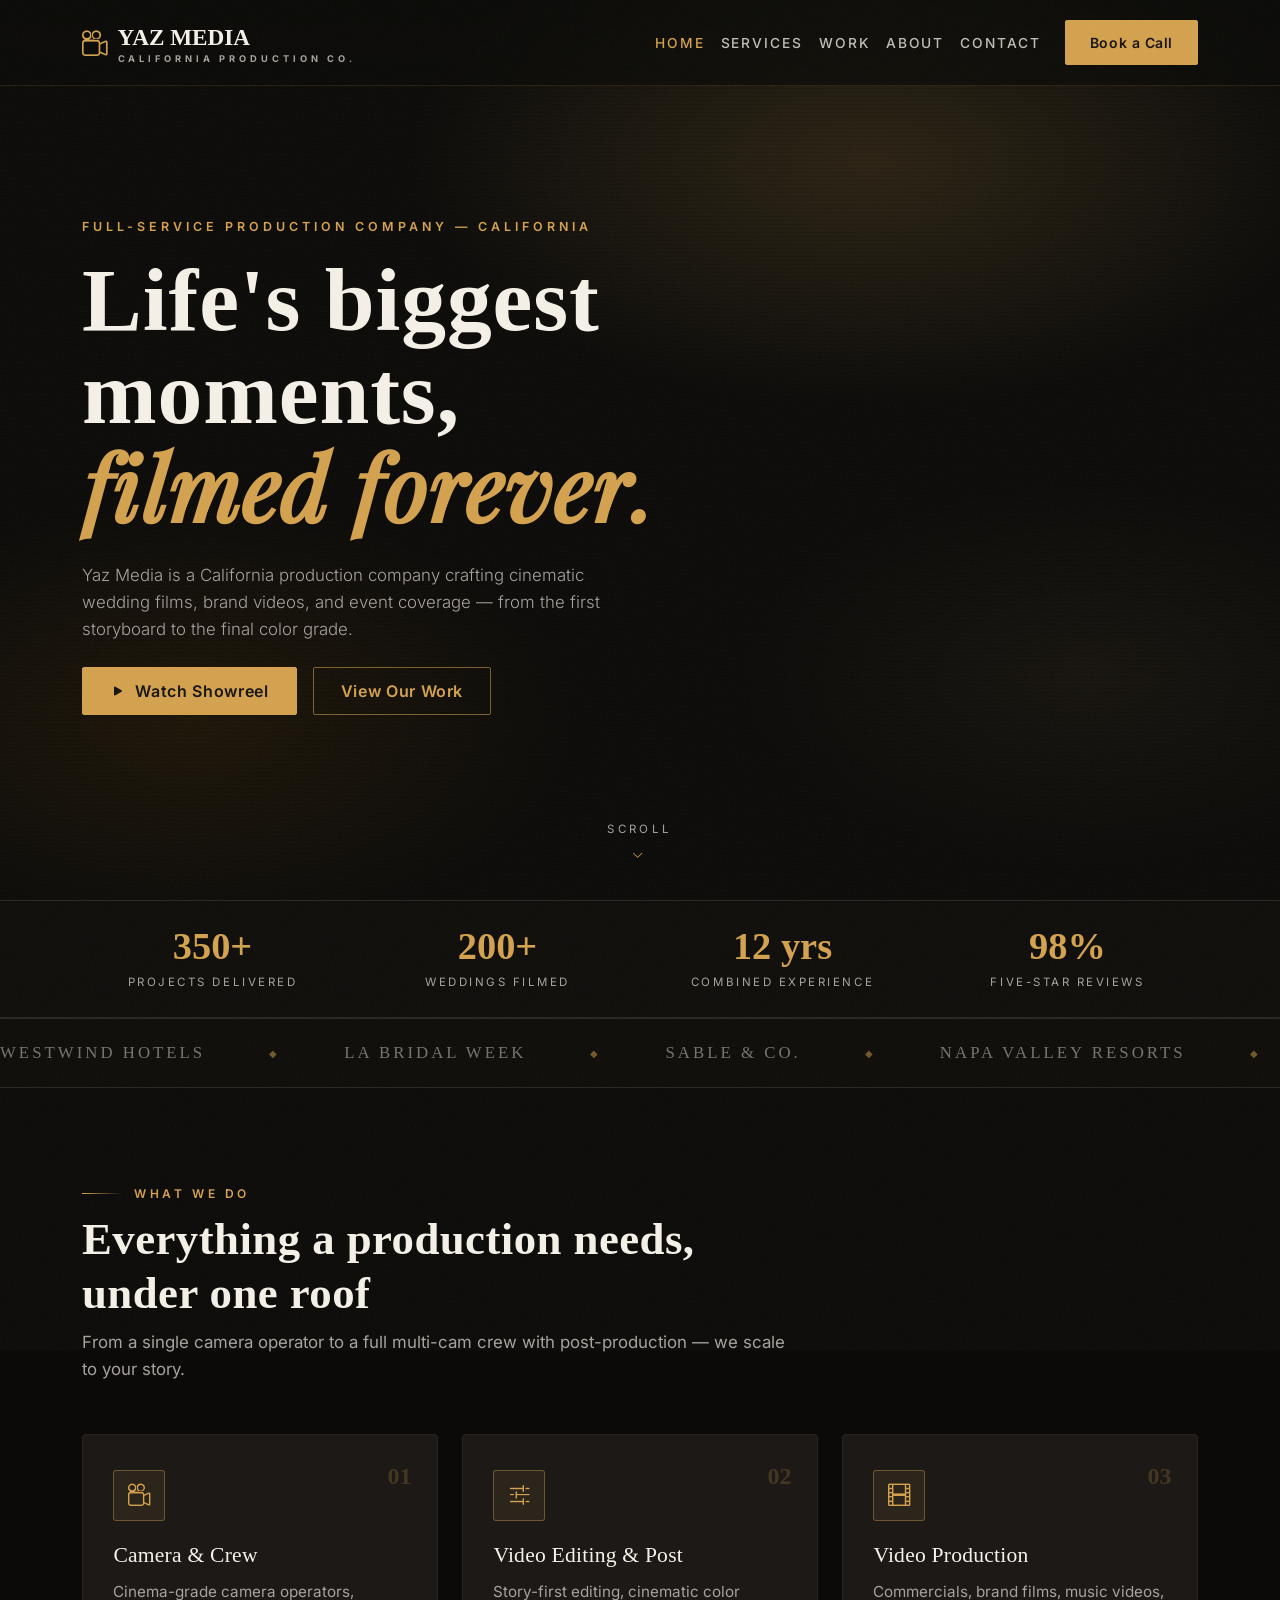
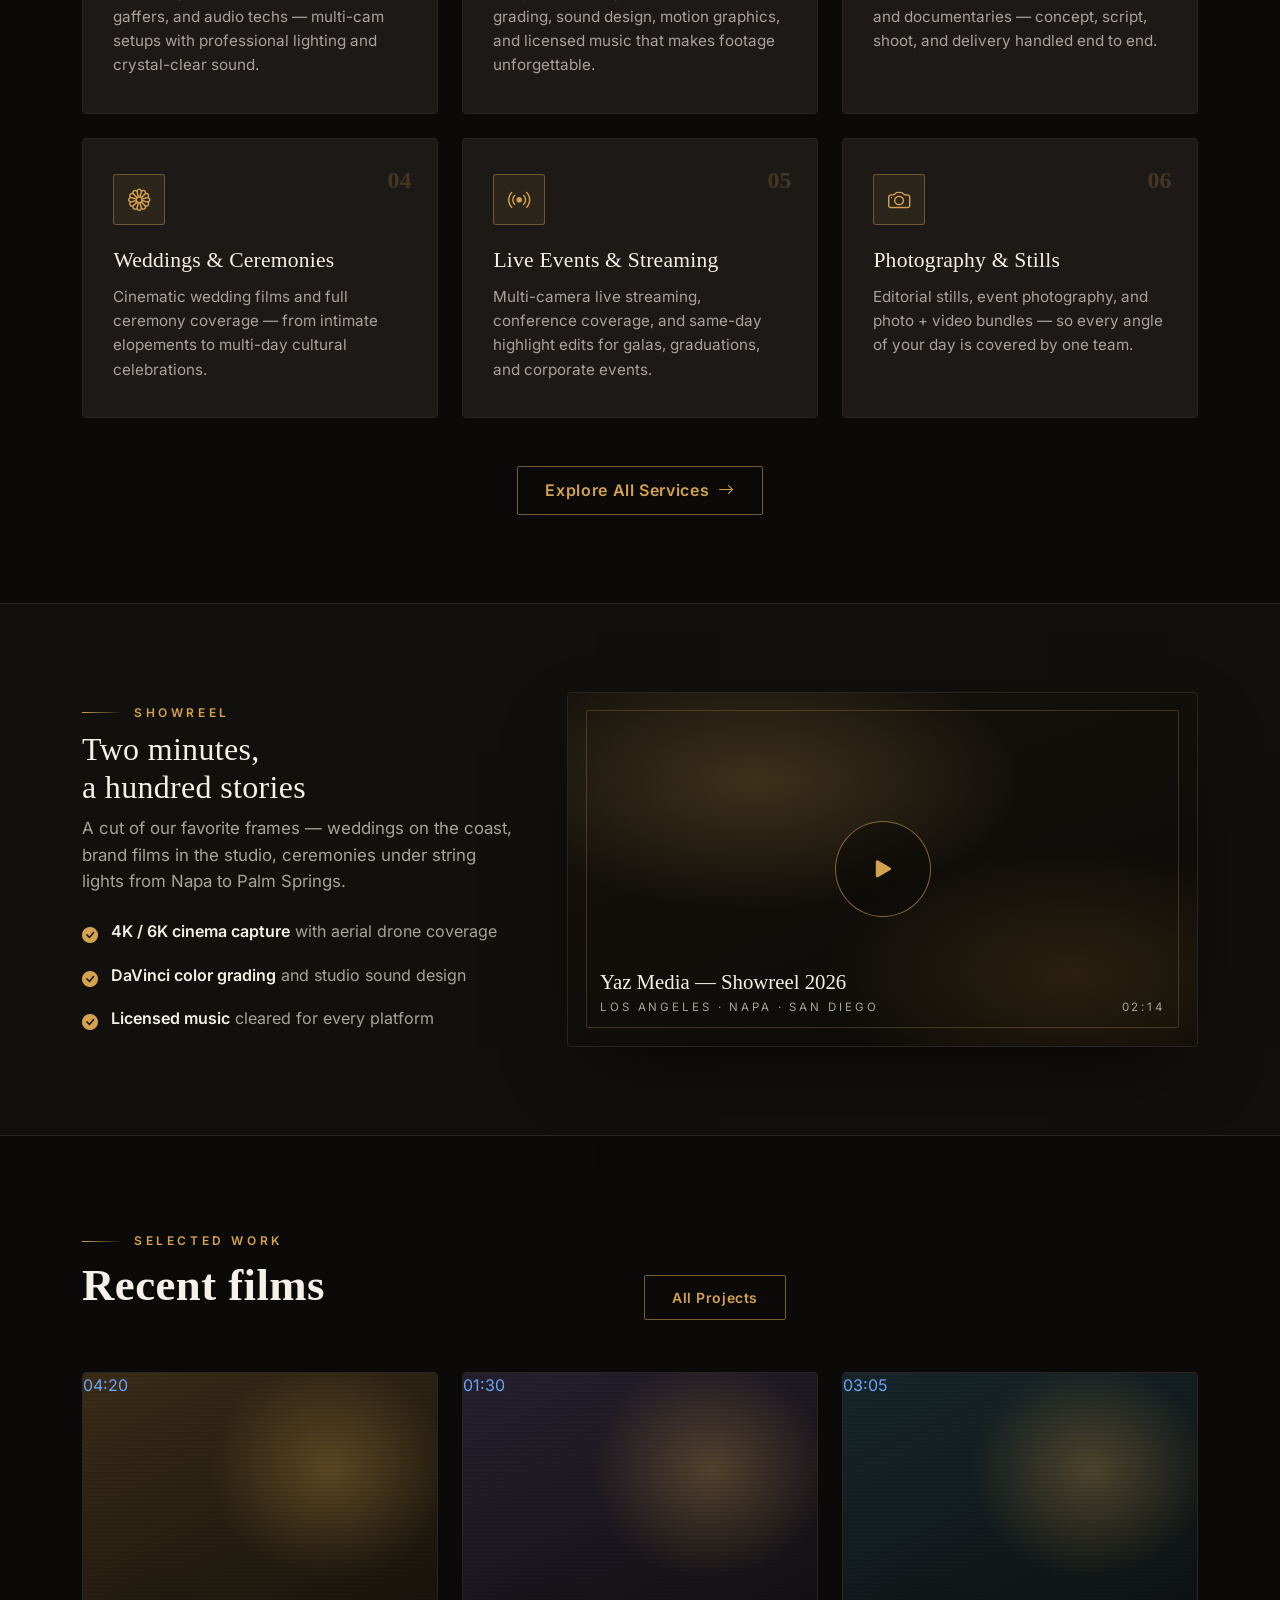
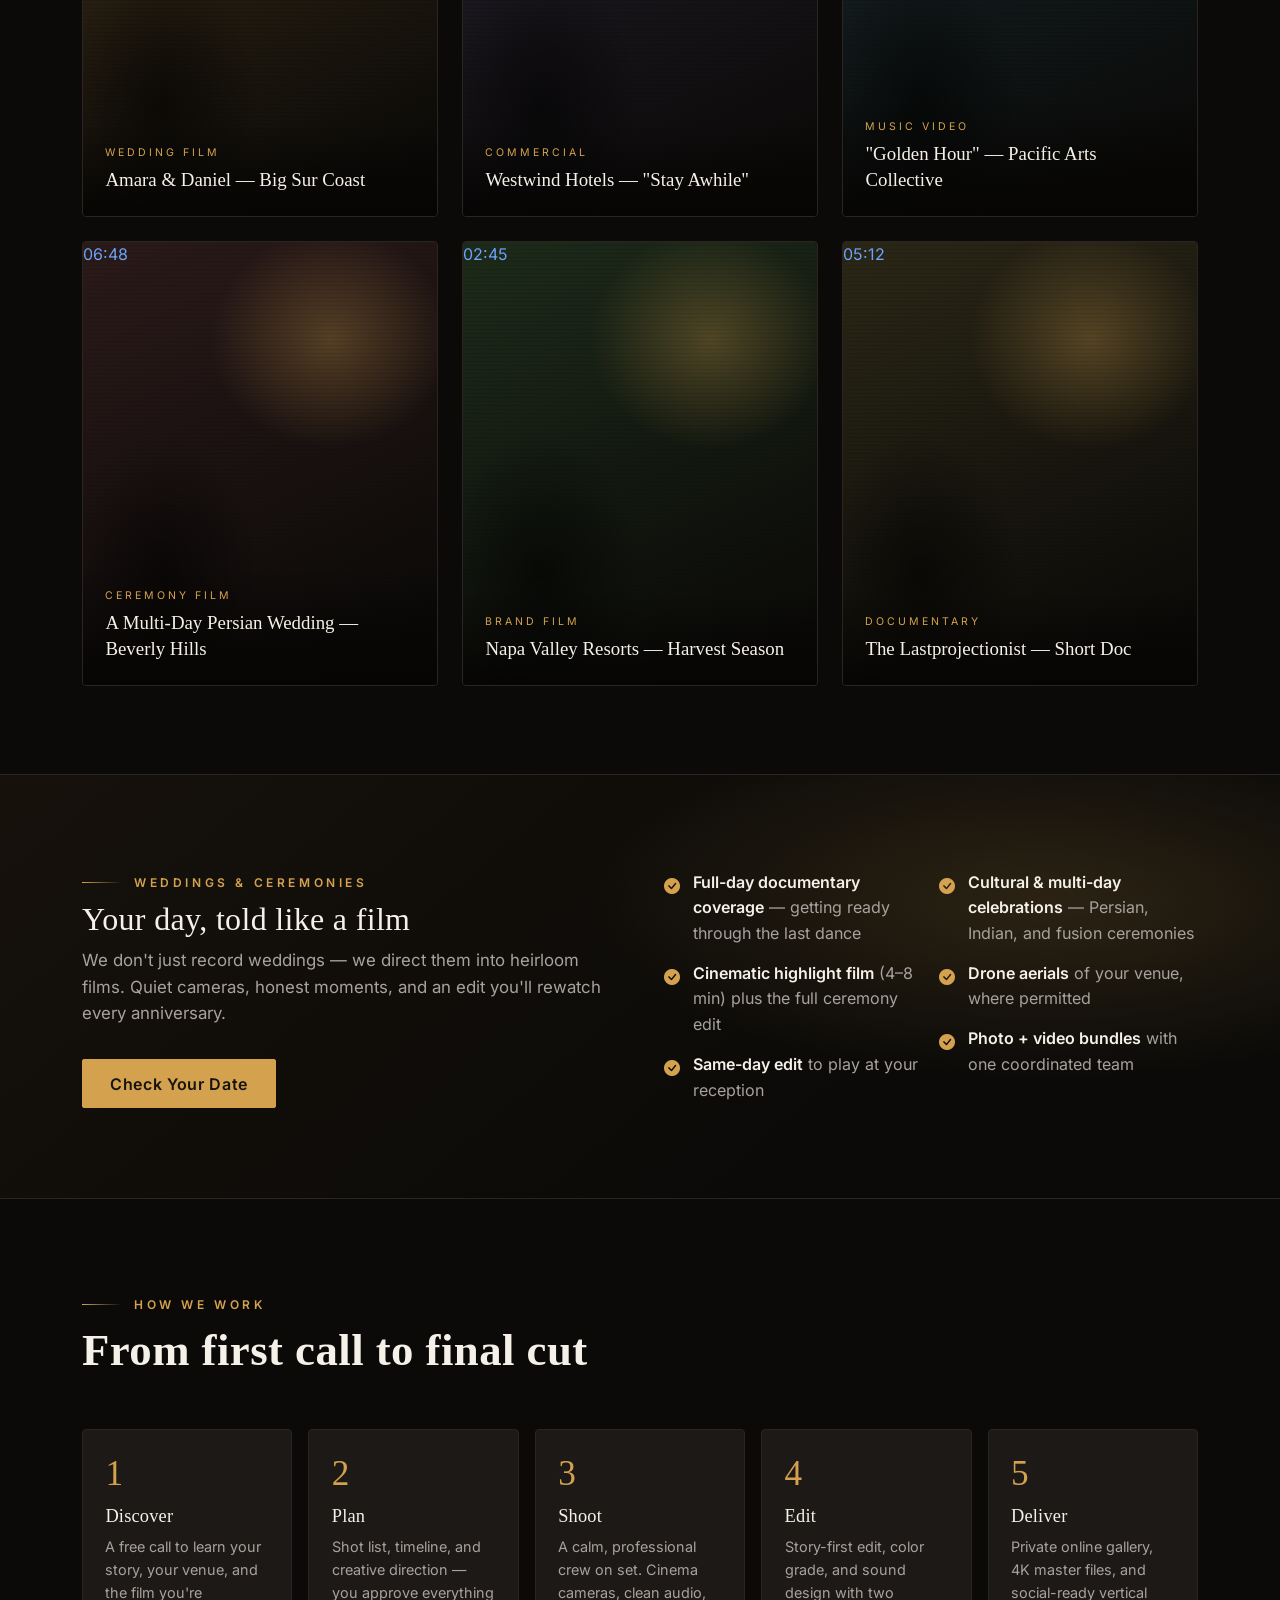
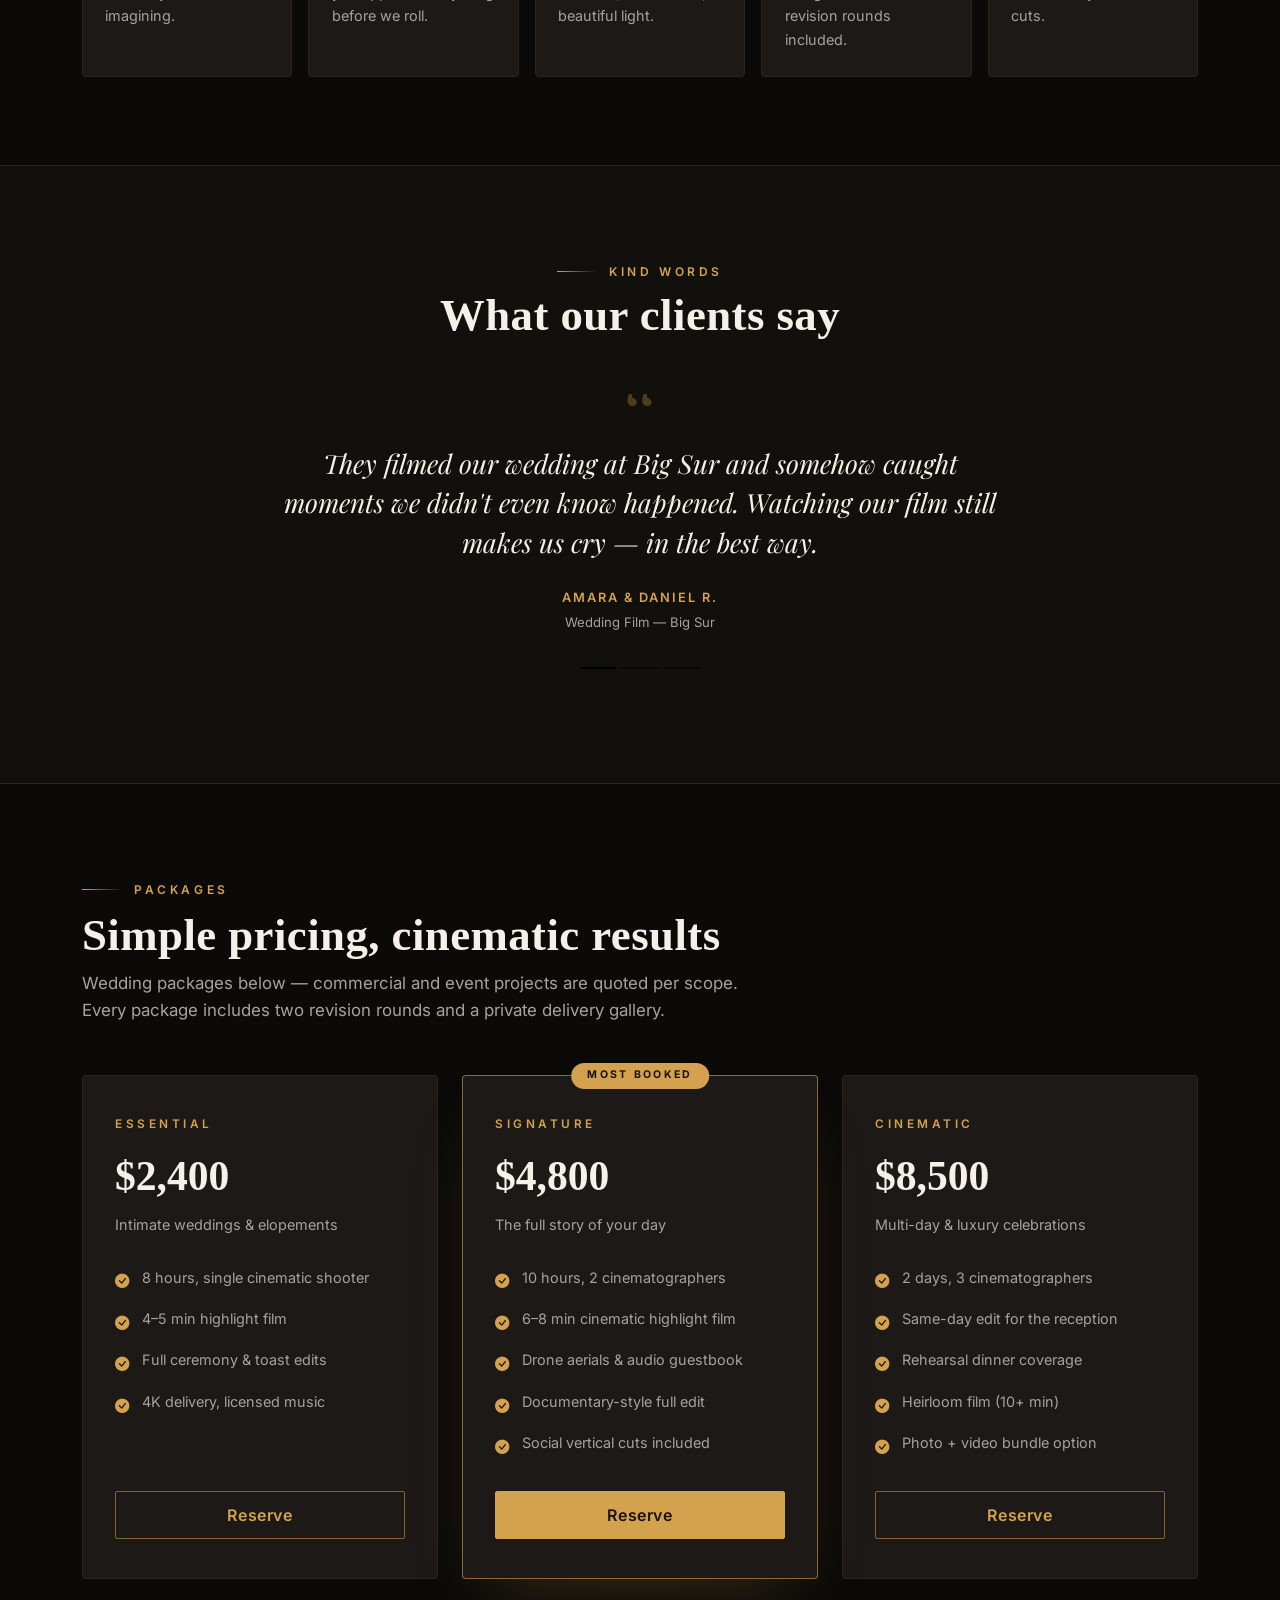
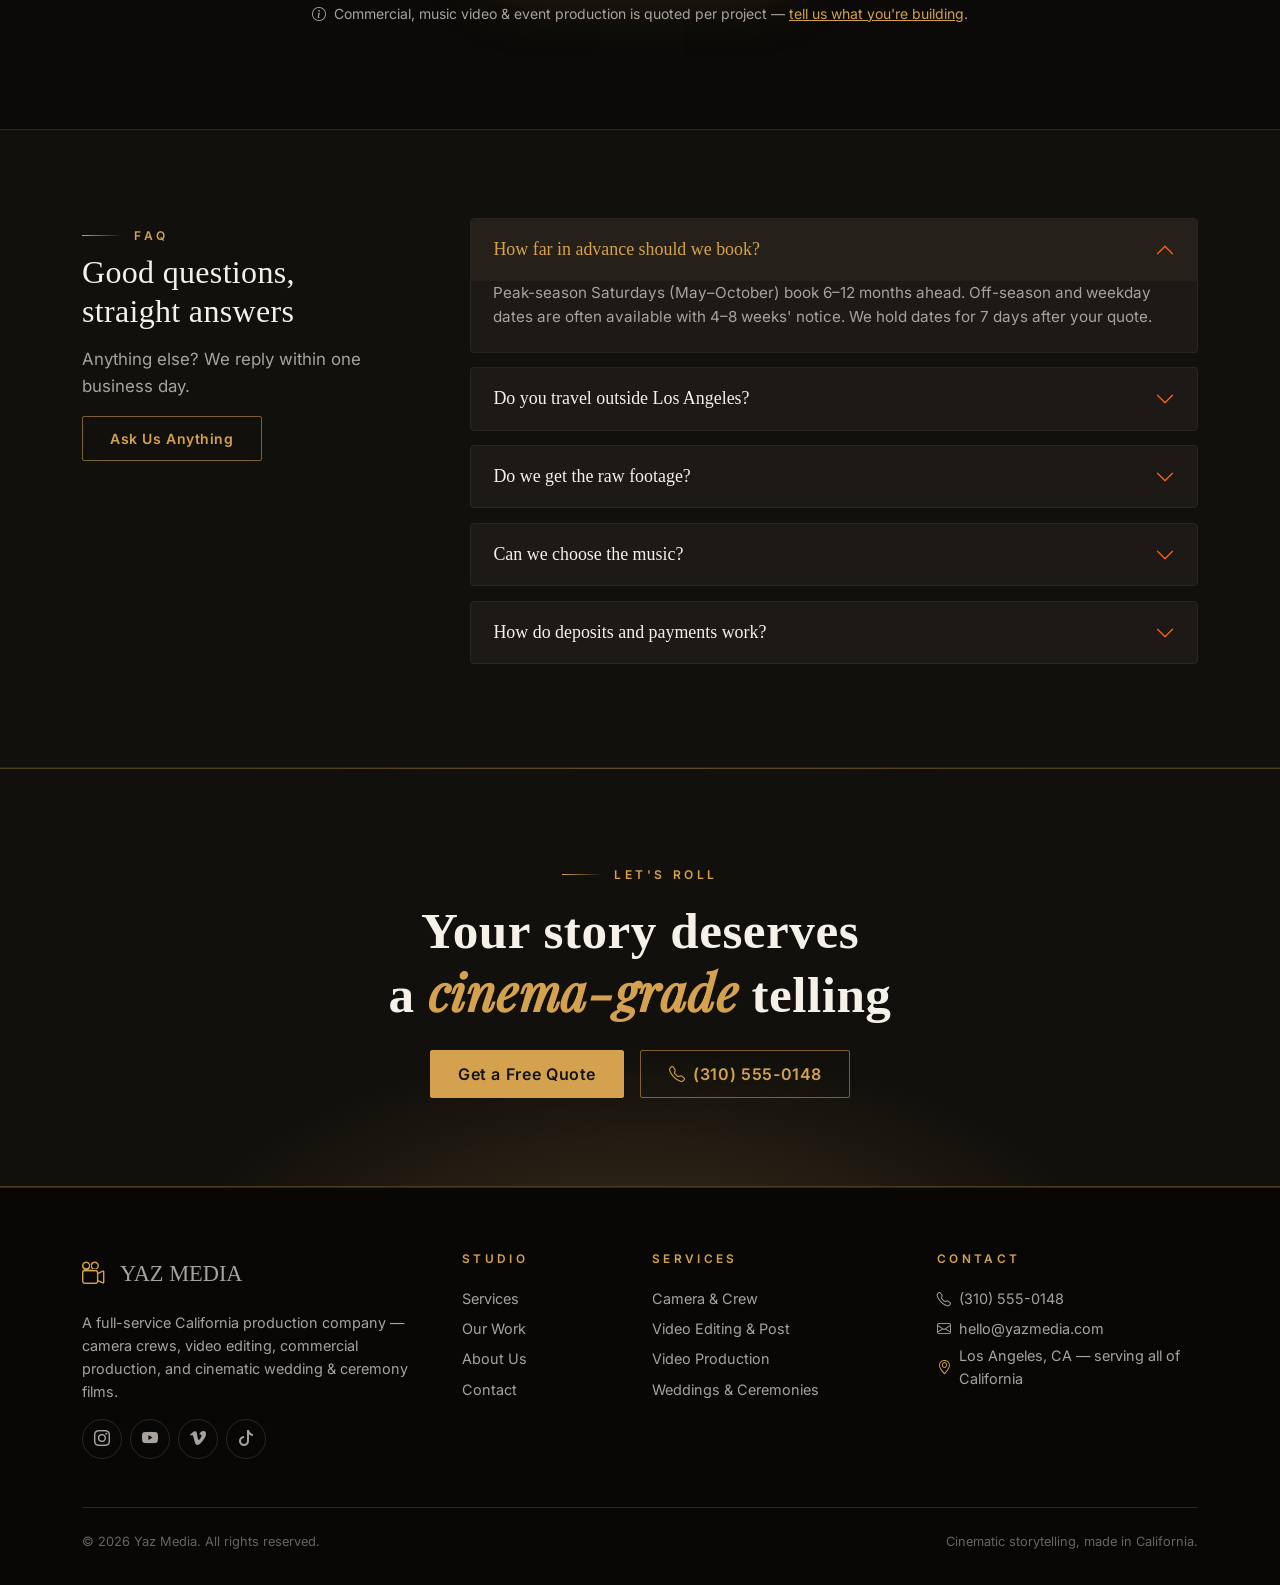
==== index.html @ 32afbf7f "Yaz Media — cinematic production company website (Bootstrap 5 components, offline-ready, dark+gold d" ====
<!DOCTYPE html>
<html lang="en" data-bs-theme="dark">
<head>
  <meta charset="UTF-8">
  <meta name="viewport" content="width=device-width, initial-scale=1">
  <title>Yaz Media — Cinematic Video Production &amp; Wedding Films in California</title>
  <meta name="description" content="Yaz Media is a full-service California production company: camera crews, video editing, commercial & brand video production, and cinematic wedding & ceremony films. Based in Los Angeles, serving all of California.">
  <link rel="icon" type="image/svg+xml" href="assets/favicon.svg">
  <link rel="stylesheet" href="css/fonts.css">
  <link rel="stylesheet" href="vendor/bootstrap/bootstrap.min.css">
  <link rel="stylesheet" href="vendor/icons/bootstrap-icons.css">
  <link rel="stylesheet" href="css/theme.css">
  <script type="application/ld+json">
  {
    "@context": "https://schema.org",
    "@type": "LocalBusiness",
    "name": "Yaz Media",
    "description": "Full-service video production company: camera crews, video editing, commercial production, wedding and ceremony films.",
    "address": { "@type": "PostalAddress", "addressLocality": "Los Angeles", "addressRegion": "CA", "addressCountry": "US" },
    "areaServed": "California",
    "telephone": "+1-310-555-0148",
    "email": "hello@yazmedia.com",
    "priceRange": "$$"
  }
  </script>
</head>
<body class="grain">

  <!-- ================= NAV ================= -->
  <nav class="navbar navbar-expand-lg fixed-top ym-navbar">
    <div class="container">
      <a class="navbar-brand" href="index.html">
        <i class="bi bi-camera-reels brand-mark" aria-hidden="true"></i>
        <span>YAZ MEDIA<small>California Production Co.</small></span>
      </a>
      <button class="navbar-toggler border-0" type="button" data-bs-toggle="collapse" data-bs-target="#mainNav"
              aria-controls="mainNav" aria-expanded="false" aria-label="Toggle navigation">
        <span class="navbar-toggler-icon"></span>
      </button>
      <div class="collapse navbar-collapse" id="mainNav">
        <ul class="navbar-nav ms-auto align-items-lg-center">
          <li class="nav-item"><a class="nav-link" href="index.html">Home</a></li>
          <li class="nav-item"><a class="nav-link" href="services.html">Services</a></li>
          <li class="nav-item"><a class="nav-link" href="work.html">Work</a></li>
          <li class="nav-item"><a class="nav-link" href="about.html">About</a></li>
          <li class="nav-item"><a class="nav-link" href="contact.html">Contact</a></li>
          <li class="nav-item ms-lg-3 mt-2 mt-lg-0">
            <a class="btn btn-gold btn-sm px-4" href="contact.html">Book a Call</a>
          </li>
        </ul>
      </div>
    </div>
  </nav>

  <!-- ================= HERO ================= -->
  <header class="hero" id="top">
    <div class="container hero-inner">
      <div class="row">
        <div class="col-lg-9">
          <p class="kicker reveal">Full-Service Production Company — California</p>
          <h1 class="reveal reveal-d1">Life's biggest moments,<br><em>filmed forever.</em></h1>
          <p class="lead lead-muted reveal reveal-d2">
            Yaz Media is a California production company crafting cinematic wedding films,
            brand videos, and event coverage — from the first storyboard to the final color grade.
          </p>
          <div class="d-flex flex-wrap gap-3 mt-4 reveal reveal-d3">
            <button class="btn btn-gold" data-bs-toggle="modal" data-bs-target="#reelModal">
              <i class="bi bi-play-fill me-1" aria-hidden="true"></i> Watch Showreel
            </button>
            <a class="btn btn-outline-gold" href="work.html">View Our Work</a>
          </div>
        </div>
      </div>
    </div>
    <a class="hero-scroll" href="#services">Scroll <i class="bi bi-chevron-down" aria-hidden="true"></i></a>
  </header>

  <!-- ================= STATS ================= -->
  <section class="hero-stats" aria-label="Studio statistics">
    <div class="container">
      <div class="row row-cols-2 row-cols-lg-4">
        <div class="col"><div class="stat"><div class="stat-num" data-count="350" data-suffix="+">0</div><div class="stat-label">Projects Delivered</div></div></div>
        <div class="col"><div class="stat"><div class="stat-num" data-count="200" data-suffix="+">0</div><div class="stat-label">Weddings Filmed</div></div></div>
        <div class="col"><div class="stat"><div class="stat-num" data-count="12" data-suffix=" yrs">0</div><div class="stat-label">Combined Experience</div></div></div>
        <div class="col"><div class="stat"><div class="stat-num" data-count="98" data-suffix="%">0</div><div class="stat-label">Five-Star Reviews</div></div></div>
      </div>
    </div>
  </section>

  <!-- ================= MARQUEE ================= -->
  <div class="marquee" aria-hidden="true">
    <div class="marquee-track">
      <span>Westwind Hotels</span><span>LA Bridal Week</span><span>Sable &amp; Co.</span>
      <span>Napa Valley Resorts</span><span>Meridian Events</span><span>Pacific Arts Collective</span>
      <span>Westwind Hotels</span><span>LA Bridal Week</span><span>Sable &amp; Co.</span>
      <span>Napa Valley Resorts</span><span>Meridian Events</span><span>Pacific Arts Collective</span>
    </div>
  </div>

  <!-- ================= SERVICES ================= -->
  <section class="section" id="services">
    <div class="container">
      <div class="section-head reveal">
        <span class="section-label">What We Do</span>
        <h2>Everything a production needs, under one roof</h2>
        <p class="lead-muted mb-0">From a single camera operator to a full multi-cam crew with post-production — we scale to your story.</p>
      </div>
      <div class="row g-4">
        <div class="col-md-6 col-lg-4 reveal">
          <div class="svc-card position-relative">
            <span class="svc-num" aria-hidden="true">01</span>
            <div class="svc-icon"><i class="bi bi-camera-reels" aria-hidden="true"></i></div>
            <h3>Camera &amp; Crew</h3>
            <p>Cinema-grade camera operators, gaffers, and audio techs — multi-cam setups with professional lighting and crystal-clear sound.</p>
          </div>
        </div>
        <div class="col-md-6 col-lg-4 reveal reveal-d1">
          <div class="svc-card position-relative">
            <span class="svc-num" aria-hidden="true">02</span>
            <div class="svc-icon"><i class="bi bi-sliders2" aria-hidden="true"></i></div>
            <h3>Video Editing &amp; Post</h3>
            <p>Story-first editing, cinematic color grading, sound design, motion graphics, and licensed music that makes footage unforgettable.</p>
          </div>
        </div>
        <div class="col-md-6 col-lg-4 reveal reveal-d2">
          <div class="svc-card position-relative">
            <span class="svc-num" aria-hidden="true">03</span>
            <div class="svc-icon"><i class="bi bi-film" aria-hidden="true"></i></div>
            <h3>Video Production</h3>
            <p>Commercials, brand films, music videos, and documentaries — concept, script, shoot, and delivery handled end to end.</p>
          </div>
        </div>
        <div class="col-md-6 col-lg-4 reveal">
          <div class="svc-card position-relative">
            <span class="svc-num" aria-hidden="true">04</span>
            <div class="svc-icon"><i class="bi bi-flower1" aria-hidden="true"></i></div>
            <h3>Weddings &amp; Ceremonies</h3>
            <p>Cinematic wedding films and full ceremony coverage — from intimate elopements to multi-day cultural celebrations.</p>
          </div>
        </div>
        <div class="col-md-6 col-lg-4 reveal reveal-d1">
          <div class="svc-card position-relative">
            <span class="svc-num" aria-hidden="true">05</span>
            <div class="svc-icon"><i class="bi bi-broadcast" aria-hidden="true"></i></div>
            <h3>Live Events &amp; Streaming</h3>
            <p>Multi-camera live streaming, conference coverage, and same-day highlight edits for galas, graduations, and corporate events.</p>
          </div>
        </div>
        <div class="col-md-6 col-lg-4 reveal reveal-d2">
          <div class="svc-card position-relative">
            <span class="svc-num" aria-hidden="true">06</span>
            <div class="svc-icon"><i class="bi bi-camera" aria-hidden="true"></i></div>
            <h3>Photography &amp; Stills</h3>
            <p>Editorial stills, event photography, and photo + video bundles — so every angle of your day is covered by one team.</p>
          </div>
        </div>
      </div>
      <div class="text-center mt-5 reveal">
        <a class="btn btn-outline-gold" href="services.html">Explore All Services <i class="bi bi-arrow-right ms-1" aria-hidden="true"></i></a>
      </div>
    </div>
  </section>

  <!-- ================= SHOWREEL ================= -->
  <section class="section section-alt">
    <div class="container">
      <div class="row align-items-center g-5">
        <div class="col-lg-5 reveal">
          <span class="section-label">Showreel</span>
          <h2 class="mt-2">Two minutes,<br>a hundred stories</h2>
          <p class="lead-muted">A cut of our favorite frames — weddings on the coast, brand films in the studio,
            ceremonies under string lights from Napa to Palm Springs.</p>
          <ul class="check-list mt-3">
            <li><i class="bi bi-check-circle-fill" aria-hidden="true"></i><span><strong>4K / 6K cinema capture</strong> with aerial drone coverage</span></li>
            <li><i class="bi bi-check-circle-fill" aria-hidden="true"></i><span><strong>DaVinci color grading</strong> and studio sound design</span></li>
            <li><i class="bi bi-check-circle-fill" aria-hidden="true"></i><span><strong>Licensed music</strong> cleared for every platform</span></li>
          </ul>
        </div>
        <div class="col-lg-7 reveal reveal-d1">
          <div class="reel-frame">
            <button class="reel-play" data-bs-toggle="modal" data-bs-target="#reelModal" aria-label="Play showreel">
              <i class="bi bi-play-fill" aria-hidden="true"></i>
            </button>
            <div class="reel-caption">
              <div>
                <div class="t">Yaz Media — Showreel 2026</div>
                <div class="s">Los Angeles · Napa · San Diego</div>
              </div>
              <div class="s">02:14</div>
            </div>
          </div>
        </div>
      </div>
    </div>
  </section>

  <!-- ================= FEATURED WORK ================= -->
  <section class="section">
    <div class="container">
      <div class="d-flex flex-wrap justify-content-between align-items-end section-head reveal">
        <div>
          <span class="section-label">Selected Work</span>
          <h2 class="mt-2">Recent films</h2>
        </div>
        <a class="btn btn-outline-gold btn-sm" href="work.html">All Projects</a>
      </div>
      <div class="row g-4">
        <div class="col-md-6 col-lg-4 work-grid-item reveal">
          <a class="work-card" href="work.html" style="--g1:#3a2c17">
            <span class="dur">04:20</span><span class="play-hint"><i class="bi bi-play-fill" aria-hidden="true"></i></span>
            <div class="meta"><span class="cat">Wedding Film</span><span class="title">Amara &amp; Daniel — Big Sur Coast</span></div>
          </a>
        </div>
        <div class="col-md-6 col-lg-4 work-grid-item reveal reveal-d1">
          <a class="work-card" href="work.html" style="--g1:#26202e">
            <span class="dur">01:30</span><span class="play-hint"><i class="bi bi-play-fill" aria-hidden="true"></i></span>
            <div class="meta"><span class="cat">Commercial</span><span class="title">Westwind Hotels — "Stay Awhile"</span></div>
          </a>
        </div>
        <div class="col-md-6 col-lg-4 work-grid-item reveal reveal-d2">
          <a class="work-card" href="work.html" style="--g1:#17262b">
            <span class="dur">03:05</span><span class="play-hint"><i class="bi bi-play-fill" aria-hidden="true"></i></span>
            <div class="meta"><span class="cat">Music Video</span><span class="title">"Golden Hour" — Pacific Arts Collective</span></div>
          </a>
        </div>
        <div class="col-md-6 col-lg-4 work-grid-item reveal">
          <a class="work-card" href="work.html" style="--g1:#2b1a1a">
            <span class="dur">06:48</span><span class="play-hint"><i class="bi bi-play-fill" aria-hidden="true"></i></span>
            <div class="meta"><span class="cat">Ceremony Film</span><span class="title">A Multi-Day Persian Wedding — Beverly Hills</span></div>
          </a>
        </div>
        <div class="col-md-6 col-lg-4 work-grid-item reveal reveal-d1">
          <a class="work-card" href="work.html" style="--g1:#1d2b1a">
            <span class="dur">02:45</span><span class="play-hint"><i class="bi bi-play-fill" aria-hidden="true"></i></span>
            <div class="meta"><span class="cat">Brand Film</span><span class="title">Napa Valley Resorts — Harvest Season</span></div>
          </a>
        </div>
        <div class="col-md-6 col-lg-4 work-grid-item reveal reveal-d2">
          <a class="work-card" href="work.html" style="--g1:#2b2717">
            <span class="dur">05:12</span><span class="play-hint"><i class="bi bi-play-fill" aria-hidden="true"></i></span>
            <div class="meta"><span class="cat">Documentary</span><span class="title">The Lastprojectionist — Short Doc</span></div>
          </a>
        </div>
      </div>
    </div>
  </section>

  <!-- ================= WEDDING BAND ================= -->
  <section class="wedding-band section">
    <div class="container">
      <div class="row align-items-center g-5">
        <div class="col-lg-6 reveal">
          <span class="section-label">Weddings &amp; Ceremonies</span>
          <h2 class="mt-2">Your day, told like a film</h2>
          <p class="lead-muted">We don't just record weddings — we direct them into heirloom films.
            Quiet cameras, honest moments, and an edit you'll rewatch every anniversary.</p>
          <a class="btn btn-gold mt-3" href="contact.html">Check Your Date</a>
        </div>
        <div class="col-lg-6 reveal reveal-d1">
          <div class="row g-3">
            <div class="col-md-6"><ul class="check-list">
              <li><i class="bi bi-check-circle-fill" aria-hidden="true"></i><span><strong>Full-day documentary coverage</strong> — getting ready through the last dance</span></li>
              <li><i class="bi bi-check-circle-fill" aria-hidden="true"></i><span><strong>Cinematic highlight film</strong> (4–8 min) plus the full ceremony edit</span></li>
              <li><i class="bi bi-check-circle-fill" aria-hidden="true"></i><span><strong>Same-day edit</strong> to play at your reception</span></li>
            </ul></div>
            <div class="col-md-6"><ul class="check-list">
              <li><i class="bi bi-check-circle-fill" aria-hidden="true"></i><span><strong>Cultural &amp; multi-day celebrations</strong> — Persian, Indian, and fusion ceremonies</span></li>
              <li><i class="bi bi-check-circle-fill" aria-hidden="true"></i><span><strong>Drone aerials</strong> of your venue, where permitted</span></li>
              <li><i class="bi bi-check-circle-fill" aria-hidden="true"></i><span><strong>Photo + video bundles</strong> with one coordinated team</span></li>
            </ul></div>
          </div>
        </div>
      </div>
    </div>
  </section>

  <!-- ================= PROCESS ================= -->
  <section class="section">
    <div class="container">
      <div class="section-head reveal">
        <span class="section-label">How We Work</span>
        <h2>From first call to final cut</h2>
      </div>
      <div class="row g-3">
        <div class="col-sm-6 col-lg reveal">
          <div class="step"><div class="step-num" aria-hidden="true">1</div><h3>Discover</h3><p>A free call to learn your story, your venue, and the film you're imagining.</p></div>
        </div>
        <div class="col-sm-6 col-lg reveal reveal-d1">
          <div class="step"><div class="step-num" aria-hidden="true">2</div><h3>Plan</h3><p>Shot list, timeline, and creative direction — you approve everything before we roll.</p></div>
        </div>
        <div class="col-sm-6 col-lg reveal reveal-d2">
          <div class="step"><div class="step-num" aria-hidden="true">3</div><h3>Shoot</h3><p>A calm, professional crew on set. Cinema cameras, clean audio, beautiful light.</p></div>
        </div>
        <div class="col-sm-6 col-lg reveal reveal-d3">
          <div class="step"><div class="step-num" aria-hidden="true">4</div><h3>Edit</h3><p>Story-first edit, color grade, and sound design with two revision rounds included.</p></div>
        </div>
        <div class="col-sm-6 col-lg reveal reveal-d3">
          <div class="step"><div class="step-num" aria-hidden="true">5</div><h3>Deliver</h3><p>Private online gallery, 4K master files, and social-ready vertical cuts.</p></div>
        </div>
      </div>
    </div>
  </section>

  <!-- ================= TESTIMONIALS ================= -->
  <section class="section section-alt">
    <div class="container">
      <div class="section-head text-center mx-auto reveal">
        <span class="section-label">Kind Words</span>
        <h2 class="mt-2">What our clients say</h2>
      </div>
      <div id="testimonials" class="carousel slide ym-carousel reveal" data-bs-ride="carousel" data-bs-interval="6000">
        <div class="carousel-inner">
          <div class="carousel-item active">
            <span class="quote-mark" aria-hidden="true">&ldquo;</span>
            <blockquote>They filmed our wedding at Big Sur and somehow caught moments we didn't even know happened. Watching our film still makes us cry — in the best way.</blockquote>
            <div class="who"><div class="name">Amara &amp; Daniel R.</div><div class="role">Wedding Film — Big Sur</div></div>
          </div>
          <div class="carousel-item">
            <span class="quote-mark" aria-hidden="true">&ldquo;</span>
            <blockquote>The team shot our hotel's brand film in two days and delivered a spot that doubled our direct bookings. Utterly professional crew, on time and on budget.</blockquote>
            <div class="who"><div class="name">Marketing Director</div><div class="role">Westwind Hotels — Commercial</div></div>
          </div>
          <div class="carousel-item">
            <span class="quote-mark" aria-hidden="true">&ldquo;</span>
            <blockquote>Three ceremonies across two days, a same-day edit that had the whole room in tears, and footage my grandmother calls 'a real movie.' Worth every penny.</blockquote>
            <div class="who"><div class="name">Sara &amp; Kian M.</div><div class="role">Multi-Day Ceremony — Beverly Hills</div></div>
          </div>
        </div>
        <div class="carousel-indicators position-static mt-4">
          <button type="button" data-bs-target="#testimonials" data-bs-slide-to="0" class="active" aria-current="true" aria-label="Testimonial 1"></button>
          <button type="button" data-bs-target="#testimonials" data-bs-slide-to="1" aria-label="Testimonial 2"></button>
          <button type="button" data-bs-target="#testimonials" data-bs-slide-to="2" aria-label="Testimonial 3"></button>
        </div>
      </div>
    </div>
  </section>

  <!-- ================= PRICING ================= -->
  <section class="section">
    <div class="container">
      <div class="section-head reveal">
        <span class="section-label">Packages</span>
        <h2>Simple pricing, cinematic results</h2>
        <p class="lead-muted mb-0">Wedding packages below — commercial and event projects are quoted per scope. Every package includes two revision rounds and a private delivery gallery.</p>
      </div>
      <div class="row g-4 align-items-stretch">
        <div class="col-md-4 reveal">
          <div class="price-card">
            <div class="tier">Essential</div>
            <div class="amount">$2,400</div>
            <div class="desc">Intimate weddings &amp; elopements</div>
            <ul class="check-list">
              <li><i class="bi bi-check-circle-fill" aria-hidden="true"></i><span>8 hours, single cinematic shooter</span></li>
              <li><i class="bi bi-check-circle-fill" aria-hidden="true"></i><span>4–5 min highlight film</span></li>
              <li><i class="bi bi-check-circle-fill" aria-hidden="true"></i><span>Full ceremony &amp; toast edits</span></li>
              <li><i class="bi bi-check-circle-fill" aria-hidden="true"></i><span>4K delivery, licensed music</span></li>
            </ul>
            <a class="btn btn-outline-gold w-100" href="contact.html">Reserve</a>
          </div>
        </div>
        <div class="col-md-4 reveal reveal-d1">
          <div class="price-card featured">
            <span class="price-tag">Most Booked</span>
            <div class="tier">Signature</div>
            <div class="amount">$4,800</div>
            <div class="desc">The full story of your day</div>
            <ul class="check-list">
              <li><i class="bi bi-check-circle-fill" aria-hidden="true"></i><span>10 hours, 2 cinematographers</span></li>
              <li><i class="bi bi-check-circle-fill" aria-hidden="true"></i><span>6–8 min cinematic highlight film</span></li>
              <li><i class="bi bi-check-circle-fill" aria-hidden="true"></i><span>Drone aerials &amp; audio guestbook</span></li>
              <li><i class="bi bi-check-circle-fill" aria-hidden="true"></i><span>Documentary-style full edit</span></li>
              <li><i class="bi bi-check-circle-fill" aria-hidden="true"></i><span>Social vertical cuts included</span></li>
            </ul>
            <a class="btn btn-gold w-100" href="contact.html">Reserve</a>
          </div>
        </div>
        <div class="col-md-4 reveal reveal-d2">
          <div class="price-card">
            <div class="tier">Cinematic</div>
            <div class="amount">$8,500</div>
            <div class="desc">Multi-day &amp; luxury celebrations</div>
            <ul class="check-list">
              <li><i class="bi bi-check-circle-fill" aria-hidden="true"></i><span>2 days, 3 cinematographers</span></li>
              <li><i class="bi bi-check-circle-fill" aria-hidden="true"></i><span>Same-day edit for the reception</span></li>
              <li><i class="bi bi-check-circle-fill" aria-hidden="true"></i><span>Rehearsal dinner coverage</span></li>
              <li><i class="bi bi-check-circle-fill" aria-hidden="true"></i><span>Heirloom film (10+ min)</span></li>
              <li><i class="bi bi-check-circle-fill" aria-hidden="true"></i><span>Photo + video bundle option</span></li>
            </ul>
            <a class="btn btn-outline-gold w-100" href="contact.html">Reserve</a>
          </div>
        </div>
      </div>
      <p class="text-center text-muted-ym small mt-4 reveal"><i class="bi bi-info-circle me-1" aria-hidden="true"></i>
        Commercial, music video &amp; event production is quoted per project — <a href="contact.html" class="text-gold">tell us what you're building</a>.</p>
    </div>
  </section>

  <!-- ================= FAQ ================= -->
  <section class="section section-alt">
    <div class="container">
      <div class="row g-5">
        <div class="col-lg-4 reveal">
          <span class="section-label">FAQ</span>
          <h2 class="mt-2 mb-3">Good questions,<br>straight answers</h2>
          <p class="lead-muted">Anything else? We reply within one business day.</p>
          <a class="btn btn-outline-gold btn-sm" href="contact.html">Ask Us Anything</a>
        </div>
        <div class="col-lg-8 reveal reveal-d1">
          <div class="accordion ym-accordion" id="faq">
            <div class="accordion-item">
              <h3 class="accordion-header"><button class="accordion-button" type="button" data-bs-toggle="collapse" data-bs-target="#f1">How far in advance should we book?</button></h3>
              <div id="f1" class="accordion-collapse collapse show" data-bs-parent="#faq">
                <div class="accordion-body">Peak-season Saturdays (May–October) book 6–12 months ahead. Off-season and weekday dates are often available with 4–8 weeks' notice. We hold dates for 7 days after your quote.</div>
              </div>
            </div>
            <div class="accordion-item">
              <h3 class="accordion-header"><button class="accordion-button collapsed" type="button" data-bs-toggle="collapse" data-bs-target="#f2">Do you travel outside Los Angeles?</button></h3>
              <div id="f2" class="accordion-collapse collapse" data-bs-parent="#faq">
                <div class="accordion-body">Yes — we film across all of California: San Francisco, Napa, Santa Barbara, San Diego, Palm Springs, Lake Tahoe and beyond. California travel is included in every quote; destination work is quoted separately.</div>
              </div>
            </div>
            <div class="accordion-item">
              <h3 class="accordion-header"><button class="accordion-button collapsed" type="button" data-bs-toggle="collapse" data-bs-target="#f3">Do we get the raw footage?</button></h3>
              <div id="f3" class="accordion-collapse collapse" data-bs-parent="#faq">
                <div class="accordion-body">Every package includes your edited films plus the full ceremony and speech footage. Complete raw camera files can be added to any package on a drive you provide.</div>
              </div>
            </div>
            <div class="accordion-item">
              <h3 class="accordion-header"><button class="accordion-button collapsed" type="button" data-bs-toggle="collapse" data-bs-target="#f4">Can we choose the music?</button></h3>
              <div id="f4" class="accordion-collapse collapse" data-bs-parent="#faq">
                <div class="accordion-body">Absolutely — we curate from licensed libraries cleared for social and web use, and we'll match your taste. If you have a "must include" song, we'll license it for the edit.</div>
              </div>
            </div>
            <div class="accordion-item">
              <h3 class="accordion-header"><button class="accordion-button collapsed" type="button" data-bs-toggle="collapse" data-bs-target="#f5">How do deposits and payments work?</button></h3>
              <div id="f5" class="accordion-collapse collapse" data-bs-parent="#faq">
                <div class="accordion-body">A 30% deposit reserves your date; the balance is due two weeks before the shoot. Cards, ACH, and payment plans (3 installments) are all accepted.</div>
              </div>
            </div>
          </div>
        </div>
      </div>
    </div>
  </section>

  <!-- ================= CTA ================= -->
  <section class="cta-band">
    <div class="container reveal">
      <span class="section-label">Let's Roll</span>
      <h2 class="mt-3 mb-4">Your story deserves<br>a <em class="serif-i text-gold">cinema-grade</em> telling</h2>
      <div class="d-flex flex-wrap justify-content-center gap-3">
        <a class="btn btn-gold" href="contact.html">Get a Free Quote</a>
        <a class="btn btn-outline-gold" href="tel:+13105550148"><i class="bi bi-telephone me-2" aria-hidden="true"></i>(310) 555-0148</a>
      </div>
    </div>
  </section>

  <!-- ================= FOOTER ================= -->
  <footer class="ym-footer">
    <div class="container">
      <div class="row g-4">
        <div class="col-lg-4">
          <a class="navbar-brand mb-3" href="index.html" style="font-family:'Playfair Display',serif;font-size:1.4rem;">
            <i class="bi bi-camera-reels brand-mark text-gold me-2" aria-hidden="true"></i>YAZ MEDIA
          </a>
          <p class="text-muted-ym" style="max-width:22rem;">A full-service California production company — camera crews,
            video editing, commercial production, and cinematic wedding &amp; ceremony films.</p>
          <div class="d-flex gap-2 socials mt-3">
            <a href="#" aria-label="Instagram"><i class="bi bi-instagram" aria-hidden="true"></i></a>
            <a href="#" aria-label="YouTube"><i class="bi bi-youtube" aria-hidden="true"></i></a>
            <a href="#" aria-label="Vimeo"><i class="bi bi-vimeo" aria-hidden="true"></i></a>
            <a href="#" aria-label="TikTok"><i class="bi bi-tiktok" aria-hidden="true"></i></a>
          </div>
        </div>
        <div class="col-6 col-lg-2">
          <h4>Studio</h4>
          <a href="services.html">Services</a><br>
          <a href="work.html">Our Work</a><br>
          <a href="about.html">About Us</a><br>
          <a href="contact.html">Contact</a>
        </div>
        <div class="col-6 col-lg-3">
          <h4>Services</h4>
          <a href="services.html">Camera &amp; Crew</a><br>
          <a href="services.html">Video Editing &amp; Post</a><br>
          <a href="services.html">Video Production</a><br>
          <a href="services.html">Weddings &amp; Ceremonies</a>
        </div>
        <div class="col-lg-3">
          <h4>Contact</h4>
          <a href="tel:+13105550148"><i class="bi bi-telephone" aria-hidden="true"></i>(310) 555-0148</a><br>
          <a href="mailto:hello@yazmedia.com"><i class="bi bi-envelope" aria-hidden="true"></i>hello@yazmedia.com</a><br>
          <span class="text-muted-ym d-inline-flex align-items-center gap-2"><i class="bi bi-geo-alt text-gold" aria-hidden="true"></i>Los Angeles, CA — serving all of California</span>
        </div>
      </div>
      <div class="bottom d-flex flex-wrap justify-content-between gap-2">
        <span>© <span data-year>2026</span> Yaz Media. All rights reserved.</span>
        <span>Cinematic storytelling, made in California.</span>
      </div>
    </div>
  </footer>

  <!-- ================= SHOWREEL MODAL ================= -->
  <div class="modal fade" id="reelModal" tabindex="-1" aria-labelledby="reelModalLabel" aria-hidden="true">
    <div class="modal-dialog modal-lg modal-dialog-centered">
      <div class="modal-content">
        <div class="modal-header border-0">
          <h5 class="modal-title display-font" id="reelModalLabel">Yaz Media — Showreel</h5>
          <button type="button" class="btn-close" data-bs-dismiss="modal" aria-label="Close"></button>
        </div>
        <div class="modal-body pb-4">
          <video class="reel-video" controls playsinline></video>
          <div class="reel-fallback" role="status">
            <i class="bi bi-film" aria-hidden="true"></i>
            <div>
              <strong>Showreel placeholder.</strong><br>
              Drop your reel file at <code>assets/showreel.mp4</code> in the site folder and it will play here automatically.
            </div>
          </div>
        </div>
      </div>
    </div>
  </div>

  <script src="vendor/bootstrap/bootstrap.bundle.min.js"></script>
  <script src="js/main.js"></script>
</body>
</html>
---- css/fonts.css ----
/* cyrillic-ext */
@font-face {
  font-family: 'Inter';
  font-style: normal;
  font-weight: 300;
  font-display: swap;
  src: url(../fonts/font1.woff2) format('woff2');
  unicode-range: U+0460-052F, U+1C80-1C8A, U+20B4, U+2DE0-2DFF, U+A640-A69F, U+FE2E-FE2F;
}
/* cyrillic */
@font-face {
  font-family: 'Inter';
  font-style: normal;
  font-weight: 300;
  font-display: swap;
  src: url(../fonts/font2.woff2) format('woff2');
  unicode-range: U+0301, U+0400-045F, U+0490-0491, U+04B0-04B1, U+2116;
}
/* greek-ext */
@font-face {
  font-family: 'Inter';
  font-style: normal;
  font-weight: 300;
  font-display: swap;
  src: url(../fonts/font3.woff2) format('woff2');
  unicode-range: U+1F00-1FFF;
}
/* greek */
@font-face {
  font-family: 'Inter';
  font-style: normal;
  font-weight: 300;
  font-display: swap;
  src: url(../fonts/font4.woff2) format('woff2');
  unicode-range: U+0370-0377, U+037A-037F, U+0384-038A, U+038C, U+038E-03A1, U+03A3-03FF;
}
/* vietnamese */
@font-face {
  font-family: 'Inter';
  font-style: normal;
  font-weight: 300;
  font-display: swap;
  src: url(../fonts/font5.woff2) format('woff2');
  unicode-range: U+0102-0103, U+0110-0111, U+0128-0129, U+0168-0169, U+01A0-01A1, U+01AF-01B0, U+0300-0301, U+0303-0304, U+0308-0309, U+0323, U+0329, U+1EA0-1EF9, U+20AB;
}
/* latin-ext */
@font-face {
  font-family: 'Inter';
  font-style: normal;
  font-weight: 300;
  font-display: swap;
  src: url(../fonts/font6.woff2) format('woff2');
  unicode-range: U+0100-02BA, U+02BD-02C5, U+02C7-02CC, U+02CE-02D7, U+02DD-02FF, U+0304, U+0308, U+0329, U+1D00-1DBF, U+1E00-1E9F, U+1EF2-1EFF, U+2020, U+20A0-20AB, U+20AD-20C4, U+2113, U+2C60-2C7F, U+A720-A7FF;
}
/* latin */
@font-face {
  font-family: 'Inter';
  font-style: normal;
  font-weight: 300;
  font-display: swap;
  src: url(../fonts/font7.woff2) format('woff2');
  unicode-range: U+0000-00FF, U+0131, U+0152-0153, U+02BB-02BC, U+02C6, U+02DA, U+02DC, U+0304, U+0308, U+0329, U+2000-206F, U+20AC, U+2122, U+2191, U+2193, U+2212, U+2215, U+FEFF, U+FFFD;
}
/* cyrillic-ext */
@font-face {
  font-family: 'Inter';
  font-style: normal;
  font-weight: 400;
  font-display: swap;
  src: url(../fonts/font1.woff2) format('woff2');
  unicode-range: U+0460-052F, U+1C80-1C8A, U+20B4, U+2DE0-2DFF, U+A640-A69F, U+FE2E-FE2F;
}
/* cyrillic */
@font-face {
  font-family: 'Inter';
  font-style: normal;
  font-weight: 400;
  font-display: swap;
  src: url(../fonts/font2.woff2) format('woff2');
  unicode-range: U+0301, U+0400-045F, U+0490-0491, U+04B0-04B1, U+2116;
}
/* greek-ext */
@font-face {
  font-family: 'Inter';
  font-style: normal;
  font-weight: 400;
  font-display: swap;
  src: url(../fonts/font3.woff2) format('woff2');
  unicode-range: U+1F00-1FFF;
}
/* greek */
@font-face {
  font-family: 'Inter';
  font-style: normal;
  font-weight: 400;
  font-display: swap;
  src: url(../fonts/font4.woff2) format('woff2');
  unicode-range: U+0370-0377, U+037A-037F, U+0384-038A, U+038C, U+038E-03A1, U+03A3-03FF;
}
/* vietnamese */
@font-face {
  font-family: 'Inter';
  font-style: normal;
  font-weight: 400;
  font-display: swap;
  src: url(../fonts/font5.woff2) format('woff2');
  unicode-range: U+0102-0103, U+0110-0111, U+0128-0129, U+0168-0169, U+01A0-01A1, U+01AF-01B0, U+0300-0301, U+0303-0304, U+0308-0309, U+0323, U+0329, U+1EA0-1EF9, U+20AB;
}
/* latin-ext */
@font-face {
  font-family: 'Inter';
  font-style: normal;
  font-weight: 400;
  font-display: swap;
  src: url(../fonts/font6.woff2) format('woff2');
  unicode-range: U+0100-02BA, U+02BD-02C5, U+02C7-02CC, U+02CE-02D7, U+02DD-02FF, U+0304, U+0308, U+0329, U+1D00-1DBF, U+1E00-1E9F, U+1EF2-1EFF, U+2020, U+20A0-20AB, U+20AD-20C4, U+2113, U+2C60-2C7F, U+A720-A7FF;
}
/* latin */
@font-face {
  font-family: 'Inter';
  font-style: normal;
  font-weight: 400;
  font-display: swap;
  src: url(../fonts/font7.woff2) format('woff2');
  unicode-range: U+0000-00FF, U+0131, U+0152-0153, U+02BB-02BC, U+02C6, U+02DA, U+02DC, U+0304, U+0308, U+0329, U+2000-206F, U+20AC, U+2122, U+2191, U+2193, U+2212, U+2215, U+FEFF, U+FFFD;
}
/* cyrillic-ext */
@font-face {
  font-family: 'Inter';
  font-style: normal;
  font-weight: 500;
  font-display: swap;
  src: url(../fonts/font1.woff2) format('woff2');
  unicode-range: U+0460-052F, U+1C80-1C8A, U+20B4, U+2DE0-2DFF, U+A640-A69F, U+FE2E-FE2F;
}
/* cyrillic */
@font-face {
  font-family: 'Inter';
  font-style: normal;
  font-weight: 500;
  font-display: swap;
  src: url(../fonts/font2.woff2) format('woff2');
  unicode-range: U+0301, U+0400-045F, U+0490-0491, U+04B0-04B1, U+2116;
}
/* greek-ext */
@font-face {
  font-family: 'Inter';
  font-style: normal;
  font-weight: 500;
  font-display: swap;
  src: url(../fonts/font3.woff2) format('woff2');
  unicode-range: U+1F00-1FFF;
}
/* greek */
@font-face {
  font-family: 'Inter';
  font-style: normal;
  font-weight: 500;
  font-display: swap;
  src: url(../fonts/font4.woff2) format('woff2');
  unicode-range: U+0370-0377, U+037A-037F, U+0384-038A, U+038C, U+038E-03A1, U+03A3-03FF;
}
/* vietnamese */
@font-face {
  font-family: 'Inter';
  font-style: normal;
  font-weight: 500;
  font-display: swap;
  src: url(../fonts/font5.woff2) format('woff2');
  unicode-range: U+0102-0103, U+0110-0111, U+0128-0129, U+0168-0169, U+01A0-01A1, U+01AF-01B0, U+0300-0301, U+0303-0304, U+0308-0309, U+0323, U+0329, U+1EA0-1EF9, U+20AB;
}
/* latin-ext */
@font-face {
  font-family: 'Inter';
  font-style: normal;
  font-weight: 500;
  font-display: swap;
  src: url(../fonts/font6.woff2) format('woff2');
  unicode-range: U+0100-02BA, U+02BD-02C5, U+02C7-02CC, U+02CE-02D7, U+02DD-02FF, U+0304, U+0308, U+0329, U+1D00-1DBF, U+1E00-1E9F, U+1EF2-1EFF, U+2020, U+20A0-20AB, U+20AD-20C4, U+2113, U+2C60-2C7F, U+A720-A7FF;
}
/* latin */
@font-face {
  font-family: 'Inter';
  font-style: normal;
  font-weight: 500;
  font-display: swap;
  src: url(../fonts/font7.woff2) format('woff2');
  unicode-range: U+0000-00FF, U+0131, U+0152-0153, U+02BB-02BC, U+02C6, U+02DA, U+02DC, U+0304, U+0308, U+0329, U+2000-206F, U+20AC, U+2122, U+2191, U+2193, U+2212, U+2215, U+FEFF, U+FFFD;
}
/* cyrillic-ext */
@font-face {
  font-family: 'Inter';
  font-style: normal;
  font-weight: 600;
  font-display: swap;
  src: url(../fonts/font1.woff2) format('woff2');
  unicode-range: U+0460-052F, U+1C80-1C8A, U+20B4, U+2DE0-2DFF, U+A640-A69F, U+FE2E-FE2F;
}
/* cyrillic */
@font-face {
  font-family: 'Inter';
  font-style: normal;
  font-weight: 600;
  font-display: swap;
  src: url(../fonts/font2.woff2) format('woff2');
  unicode-range: U+0301, U+0400-045F, U+0490-0491, U+04B0-04B1, U+2116;
}
/* greek-ext */
@font-face {
  font-family: 'Inter';
  font-style: normal;
  font-weight: 600;
  font-display: swap;
  src: url(../fonts/font3.woff2) format('woff2');
  unicode-range: U+1F00-1FFF;
}
/* greek */
@font-face {
  font-family: 'Inter';
  font-style: normal;
  font-weight: 600;
  font-display: swap;
  src: url(../fonts/font4.woff2) format('woff2');
  unicode-range: U+0370-0377, U+037A-037F, U+0384-038A, U+038C, U+038E-03A1, U+03A3-03FF;
}
/* vietnamese */
@font-face {
  font-family: 'Inter';
  font-style: normal;
  font-weight: 600;
  font-display: swap;
  src: url(../fonts/font5.woff2) format('woff2');
  unicode-range: U+0102-0103, U+0110-0111, U+0128-0129, U+0168-0169, U+01A0-01A1, U+01AF-01B0, U+0300-0301, U+0303-0304, U+0308-0309, U+0323, U+0329, U+1EA0-1EF9, U+20AB;
}
/* latin-ext */
@font-face {
  font-family: 'Inter';
  font-style: normal;
  font-weight: 600;
  font-display: swap;
  src: url(../fonts/font6.woff2) format('woff2');
  unicode-range: U+0100-02BA, U+02BD-02C5, U+02C7-02CC, U+02CE-02D7, U+02DD-02FF, U+0304, U+0308, U+0329, U+1D00-1DBF, U+1E00-1E9F, U+1EF2-1EFF, U+2020, U+20A0-20AB, U+20AD-20C4, U+2113, U+2C60-2C7F, U+A720-A7FF;
}
/* latin */
@font-face {
  font-family: 'Inter';
  font-style: normal;
  font-weight: 600;
  font-display: swap;
  src: url(../fonts/font7.woff2) format('woff2');
  unicode-range: U+0000-00FF, U+0131, U+0152-0153, U+02BB-02BC, U+02C6, U+02DA, U+02DC, U+0304, U+0308, U+0329, U+2000-206F, U+20AC, U+2122, U+2191, U+2193, U+2212, U+2215, U+FEFF, U+FFFD;
}
/* cyrillic-ext */
@font-face {
  font-family: 'Inter';
  font-style: normal;
  font-weight: 700;
  font-display: swap;
  src: url(../fonts/font1.woff2) format('woff2');
  unicode-range: U+0460-052F, U+1C80-1C8A, U+20B4, U+2DE0-2DFF, U+A640-A69F, U+FE2E-FE2F;
}
/* cyrillic */
@font-face {
  font-family: 'Inter';
  font-style: normal;
  font-weight: 700;
  font-display: swap;
  src: url(../fonts/font2.woff2) format('woff2');
  unicode-range: U+0301, U+0400-045F, U+0490-0491, U+04B0-04B1, U+2116;
}
/* greek-ext */
@font-face {
  font-family: 'Inter';
  font-style: normal;
  font-weight: 700;
  font-display: swap;
  src: url(../fonts/font3.woff2) format('woff2');
  unicode-range: U+1F00-1FFF;
}
/* greek */
@font-face {
  font-family: 'Inter';
  font-style: normal;
  font-weight: 700;
  font-display: swap;
  src: url(../fonts/font4.woff2) format('woff2');
  unicode-range: U+0370-0377, U+037A-037F, U+0384-038A, U+038C, U+038E-03A1, U+03A3-03FF;
}
/* vietnamese */
@font-face {
  font-family: 'Inter';
  font-style: normal;
  font-weight: 700;
  font-display: swap;
  src: url(../fonts/font5.woff2) format('woff2');
  unicode-range: U+0102-0103, U+0110-0111, U+0128-0129, U+0168-0169, U+01A0-01A1, U+01AF-01B0, U+0300-0301, U+0303-0304, U+0308-0309, U+0323, U+0329, U+1EA0-1EF9, U+20AB;
}
/* latin-ext */
@font-face {
  font-family: 'Inter';
  font-style: normal;
  font-weight: 700;
  font-display: swap;
  src: url(../fonts/font6.woff2) format('woff2');
  unicode-range: U+0100-02BA, U+02BD-02C5, U+02C7-02CC, U+02CE-02D7, U+02DD-02FF, U+0304, U+0308, U+0329, U+1D00-1DBF, U+1E00-1E9F, U+1EF2-1EFF, U+2020, U+20A0-20AB, U+20AD-20C4, U+2113, U+2C60-2C7F, U+A720-A7FF;
}
/* latin */
@font-face {
  font-family: 'Inter';
  font-style: normal;
  font-weight: 700;
  font-display: swap;
  src: url(../fonts/font7.woff2) format('woff2');
  unicode-range: U+0000-00FF, U+0131, U+0152-0153, U+02BB-02BC, U+02C6, U+02DA, U+02DC, U+0304, U+0308, U+0329, U+2000-206F, U+20AC, U+2122, U+2191, U+2193, U+2212, U+2215, U+FEFF, U+FFFD;
}
/* cyrillic */
@font-face {
  font-family: 'Playfair Display';
  font-style: italic;
  font-weight: 400;
  font-display: swap;
  src: url(../fonts/font8.woff2) format('woff2');
  unicode-range: U+0301, U+0400-045F, U+0490-0491, U+04B0-04B1, U+2116;
}
/* vietnamese */
@font-face {
  font-family: 'Playfair Display';
  font-style: italic;
  font-weight: 400;
  font-display: swap;
  src: url(../fonts/font9.woff2) format('woff2');
  unicode-range: U+0102-0103, U+0110-0111, U+0128-0129, U+0168-0169, U+01A0-01A1, U+01AF-01B0, U+0300-0301, U+0303-0304, U+0308-0309, U+0323, U+0329, U+1EA0-1EF9, U+20AB;
}
/* latin-ext */
@font-face {
  font-family: 'Playfair Display';
  font-style: italic;
  font-weight: 400;
  font-display: swap;
  src: url(../fonts/font10.woff2) format('woff2');
  unicode-range: U+0100-02BA, U+02BD-02C5, U+02C7-02CC, U+02CE-02D7, U+02DD-02FF, U+0304, U+0308, U+0329, U+1D00-1DBF, U+1E00-1E9F, U+1EF2-1EFF, U+2020, U+20A0-20AB, U+20AD-20C4, U+2113, U+2C60-2C7F, U+A720-A7FF;
}
/* latin */
@font-face {
  font-family: 'Playfair Display';
  font-style: italic;
  font-weight: 400;
  font-display: swap;
  src: url(../fonts/font11.woff2) format('woff2');
  unicode-range: U+0000-00FF, U+0131, U+0152-0153, U+02BB-02BC, U+02C6, U+02DA, U+02DC, U+0304, U+0308, U+0329, U+2000-206F, U+20AC, U+2122, U+2191, U+2193, U+2212, U+2215, U+FEFF, U+FFFD;
}
/* cyrillic */
@font-face {
  font-family: 'Playfair Display';
  font-style: normal;
  font-weight: 400;
  font-display: swap;
  src: url(../fonts/font12.woff2) format('woff2');
  unicode-range: U+0301, U+0400-045F, U+0490-0491, U+04B0-04B1, U+2116;
}
/* vietnamese */
@font-face {
  font-family: 'Playfair Display';
  font-style: normal;
  font-weight: 400;
  font-display: swap;
  src: url(../fonts/font13.woff2) format('woff2');
  unicode-range: U+0102-0103, U+0110-0111, U+0128-0129, U+0168-0169, U+01A0-01A1, U+01AF-01B0, U+0300-0301, U+0303-0304, U+0308-0309, U+0323, U+0329, U+1EA0-1EF9, U+20AB;
}
/* latin-ext */
@font-face {
  font-family: 'Playfair Display';
  font-style: normal;
  font-weight: 400;
  font-display: swap;
  src: url(../fonts/font14.woff2) format('woff2');
  unicode-range: U+0100-02BA, U+02BD-02C5, U+02C7-02CC, U+02CE-02D7, U+02DD-02FF, U+0304, U+0308, U+0329, U+1D00-1DBF, U+1E00-1E9F, U+1EF2-1EFF, U+2020, U+20A0-20AB, U+20AD-20C4, U+2113, U+2C60-2C7F, U+A720-A7FF;
}
/* latin */
@font-face {
  font-family: 'Playfair Display';
  font-style: normal;
  font-weight: 400;
  font-display: swap;
  src: url(../fonts/f55.woff2) format('woff2');
  unicode-range: U+0000-00FF, U+0131, U+0152-0153, U+02BB-02BC, U+02C6, U+02DA, U+02DC, U+0304, U+0308, U+0329, U+2000-206F, U+20AC, U+2122, U+2191, U+2193, U+2212, U+2215, U+FEFF, U+FFFD;
}
/* cyrillic */
@font-face {
  font-family: 'Playfair Display';
  font-style: normal;
  font-weight: 500;
  font-display: swap;
  src: url(../fonts/font12.woff2) format('woff2');
  unicode-range: U+0301, U+0400-045F, U+0490-0491, U+04B0-04B1, U+2116;
}
/* vietnamese */
@font-face {
  font-family: 'Playfair Display';
  font-style: normal;
  font-weight: 500;
  font-display: swap;
  src: url(../fonts/font13.woff2) format('woff2');
  unicode-range: U+0102-0103, U+0110-0111, U+0128-0129, U+0168-0169, U+01A0-01A1, U+01AF-01B0, U+0300-0301, U+0303-0304, U+0308-0309, U+0323, U+0329, U+1EA0-1EF9, U+20AB;
}
/* latin-ext */
@font-face {
  font-family: 'Playfair Display';
  font-style: normal;
  font-weight: 500;
  font-display: swap;
  src: url(../fonts/font14.woff2) format('woff2');
  unicode-range: U+0100-02BA, U+02BD-02C5, U+02C7-02CC, U+02CE-02D7, U+02DD-02FF, U+0304, U+0308, U+0329, U+1D00-1DBF, U+1E00-1E9F, U+1EF2-1EFF, U+2020, U+20A0-20AB, U+20AD-20C4, U+2113, U+2C60-2C7F, U+A720-A7FF;
}
/* latin */
@font-face {
  font-family: 'Playfair Display';
  font-style: normal;
  font-weight: 500;
  font-display: swap;
  src: url(../fonts/f55.woff2) format('woff2');
  unicode-range: U+0000-00FF, U+0131, U+0152-0153, U+02BB-02BC, U+02C6, U+02DA, U+02DC, U+0304, U+0308, U+0329, U+2000-206F, U+20AC, U+2122, U+2191, U+2193, U+2212, U+2215, U+FEFF, U+FFFD;
}
/* cyrillic */
@font-face {
  font-family: 'Playfair Display';
  font-style: normal;
  font-weight: 600;
  font-display: swap;
  src: url(../fonts/font12.woff2) format('woff2');
  unicode-range: U+0301, U+0400-045F, U+0490-0491, U+04B0-04B1, U+2116;
}
/* vietnamese */
@font-face {
  font-family: 'Playfair Display';
  font-style: normal;
  font-weight: 600;
  font-display: swap;
  src: url(../fonts/font13.woff2) format('woff2');
  unicode-range: U+0102-0103, U+0110-0111, U+0128-0129, U+0168-0169, U+01A0-01A1, U+01AF-01B0, U+0300-0301, U+0303-0304, U+0308-0309, U+0323, U+0329, U+1EA0-1EF9, U+20AB;
}
/* latin-ext */
@font-face {
  font-family: 'Playfair Display';
  font-style: normal;
  font-weight: 600;
  font-display: swap;
  src: url(../fonts/font14.woff2) format('woff2');
  unicode-range: U+0100-02BA, U+02BD-02C5, U+02C7-02CC, U+02CE-02D7, U+02DD-02FF, U+0304, U+0308, U+0329, U+1D00-1DBF, U+1E00-1E9F, U+1EF2-1EFF, U+2020, U+20A0-20AB, U+20AD-20C4, U+2113, U+2C60-2C7F, U+A720-A7FF;
}
/* latin */
@font-face {
  font-family: 'Playfair Display';
  font-style: normal;
  font-weight: 600;
  font-display: swap;
  src: url(../fonts/f55.woff2) format('woff2');
  unicode-range: U+0000-00FF, U+0131, U+0152-0153, U+02BB-02BC, U+02C6, U+02DA, U+02DC, U+0304, U+0308, U+0329, U+2000-206F, U+20AC, U+2122, U+2191, U+2193, U+2212, U+2215, U+FEFF, U+FFFD;
}
/* cyrillic */
@font-face {
  font-family: 'Playfair Display';
  font-style: normal;
  font-weight: 700;
  font-display: swap;
  src: url(../fonts/font12.woff2) format('woff2');
  unicode-range: U+0301, U+0400-045F, U+0490-0491, U+04B0-04B1, U+2116;
}
/* vietnamese */
@font-face {
  font-family: 'Playfair Display';
  font-style: normal;
  font-weight: 700;
  font-display: swap;
  src: url(../fonts/font13.woff2) format('woff2');
  unicode-range: U+0102-0103, U+0110-0111, U+0128-0129, U+0168-0169, U+01A0-01A1, U+01AF-01B0, U+0300-0301, U+0303-0304, U+0308-0309, U+0323, U+0329, U+1EA0-1EF9, U+20AB;
}
/* latin-ext */
@font-face {
  font-family: 'Playfair Display';
  font-style: normal;
  font-weight: 700;
  font-display: swap;
  src: url(../fonts/font14.woff2) format('woff2');
  unicode-range: U+0100-02BA, U+02BD-02C5, U+02C7-02CC, U+02CE-02D7, U+02DD-02FF, U+0304, U+0308, U+0329, U+1D00-1DBF, U+1E00-1E9F, U+1EF2-1EFF, U+2020, U+20A0-20AB, U+20AD-20C4, U+2113, U+2C60-2C7F, U+A720-A7FF;
}
/* latin */
@font-face {
  font-family: 'Playfair Display';
  font-style: normal;
  font-weight: 700;
  font-display: swap;
  src: url(../fonts/f55.woff2) format('woff2');
  unicode-range: U+0000-00FF, U+0131, U+0152-0153, U+02BB-02BC, U+02C6, U+02DA, U+02DC, U+0304, U+0308, U+0329, U+2000-206F, U+20AC, U+2122, U+2191, U+2193, U+2212, U+2215, U+FEFF, U+FFFD;
}
---- css/theme.css ----
/* ==========================================================================
   YAZ MEDIA — cinematic dark + gold theme
   Built on Bootstrap 5.3 (vendored locally). Design system: premium black +
   gold accent, Playfair Display headings, Inter body (offline woff2).
   ========================================================================== */

:root {
  --ym-bg: #0b0a08;
  --ym-bg-2: #12100c;
  --ym-card: #1c1917;
  --ym-ivory: #f5f1e8;
  --ym-muted: #a8a29e;
  --ym-gold: #d4a24e;
  --ym-gold-bright: #e0b56b;
  --ym-gold-deep: #a16207;
  --ym-border: #2a2520;
  --bs-body-bg: var(--ym-bg);
  --bs-body-color: var(--ym-ivory);
  --bs-border-color: var(--ym-border);
  --bs-link-color: var(--ym-gold);
  --bs-link-hover-color: var(--ym-gold-bright);
  --bs-body-font-family: "Inter", system-ui, -apple-system, "Segoe UI", sans-serif;
  --bs-primary: var(--ym-gold);
}

html { color-scheme: dark; scroll-behavior: smooth; }

body {
  background-color: var(--ym-bg);
  color: var(--ym-ivory);
  font-family: var(--bs-body-font-family);
  line-height: 1.6;
  overflow-x: hidden;
}

::selection { background: var(--ym-gold); color: #171310; }

h1, h2, h3, .display-font {
  font-family: "Playfair Display", Georgia, serif;
  letter-spacing: 0.01em;
}

a { cursor: pointer; }
:focus-visible { outline: 2px solid var(--ym-gold); outline-offset: 3px; border-radius: 2px; }

/* ---- film grain overlay ------------------------------------------------ */
.grain::after {
  content: "";
  position: fixed;
  inset: -50%;
  width: 200%;
  height: 200%;
  pointer-events: none;
  z-index: 1040;
  opacity: 0.05;
  background-image: url("data:image/svg+xml,%3Csvg xmlns='http://www.w3.org/2000/svg' width='240' height='240'%3E%3Cfilter id='n'%3E%3CfeTurbulence type='fractalNoise' baseFrequency='0.85' numOctaves='2'/%3E%3C/filter%3E%3Crect width='100%25' height='100%25' filter='url(%23n)'/%3E%3C/svg%3E");
}

/* ---- typography helpers ------------------------------------------------ */
.kicker {
  font-size: 0.78rem;
  letter-spacing: 0.32em;
  text-transform: uppercase;
  color: var(--ym-gold);
  font-weight: 600;
  margin-bottom: 1rem;
}
.section-label {
  display: inline-flex;
  align-items: center;
  gap: 0.75rem;
  font-size: 0.75rem;
  letter-spacing: 0.3em;
  text-transform: uppercase;
  color: var(--ym-gold);
  font-weight: 600;
}
.section-label::before {
  content: "";
  width: 2.5rem;
  height: 1px;
  background: linear-gradient(90deg, var(--ym-gold), transparent);
}
.lead-muted { color: var(--ym-muted); font-size: 1.05rem; }
.text-gold { color: var(--ym-gold); }
.text-muted-ym { color: var(--ym-muted); }
.serif-i { font-family: "Playfair Display", Georgia, serif; font-style: italic; }

/* ---- buttons ------------------------------------------------------------ */
.btn-gold {
  --bs-btn-bg: var(--ym-gold);
  --bs-btn-border-color: var(--ym-gold);
  --bs-btn-color: #171310;
  --bs-btn-hover-bg: var(--ym-gold-bright);
  --bs-btn-hover-border-color: var(--ym-gold-bright);
  --bs-btn-hover-color: #171310;
  --bs-btn-active-bg: var(--ym-gold-deep);
  --bs-btn-active-border-color: var(--ym-gold-deep);
  --bs-btn-active-color: #fff;
  --bs-btn-focus-shadow-rgb: 212, 162, 78;
  font-weight: 600;
  letter-spacing: 0.04em;
  border-radius: 2px;
  padding: 0.7rem 1.7rem;
}
.btn-outline-gold {
  --bs-btn-color: var(--ym-gold);
  --bs-btn-border-color: rgba(212, 162, 78, 0.55);
  --bs-btn-hover-bg: rgba(212, 162, 78, 0.12);
  --bs-btn-hover-border-color: var(--ym-gold);
  --bs-btn-hover-color: var(--ym-gold-bright);
  --bs-btn-active-bg: rgba(212, 162, 78, 0.22);
  --bs-btn-active-border-color: var(--ym-gold);
  --bs-btn-active-color: var(--ym-gold-bright);
  --bs-btn-focus-shadow-rgb: 212, 162, 78;
  font-weight: 600;
  letter-spacing: 0.04em;
  border-radius: 2px;
  padding: 0.7rem 1.7rem;
}

/* ---- navbar -------------------------------------------------------------- */
.ym-navbar {
  background: rgba(11, 10, 8, 0.72);
  backdrop-filter: blur(14px);
  -webkit-backdrop-filter: blur(14px);
  border-bottom: 1px solid rgba(212, 162, 78, 0.14);
  padding-block: 0.85rem;
  transition: padding 0.25s ease, background 0.25s ease;
}
.ym-navbar.scrolled { padding-block: 0.5rem; background: rgba(11, 10, 8, 0.92); }
.ym-navbar .navbar-brand {
  font-family: "Playfair Display", serif;
  font-size: 1.45rem;
  font-weight: 700;
  color: var(--ym-ivory);
  display: flex;
  align-items: center;
  gap: 0.6rem;
}
.ym-navbar .navbar-brand .brand-mark { color: var(--ym-gold); font-size: 1.6rem; }
.ym-navbar .navbar-brand small {
  display: block;
  font-family: var(--bs-body-font-family);
  font-size: 0.58rem;
  letter-spacing: 0.42em;
  text-transform: uppercase;
  color: var(--ym-muted);
  margin-top: -0.25rem;
}
.ym-navbar .nav-link {
  color: rgba(245, 241, 232, 0.78);
  font-size: 0.86rem;
  letter-spacing: 0.14em;
  text-transform: uppercase;
  font-weight: 500;
  padding-inline: 1rem;
}
.ym-navbar .nav-link:hover,
.ym-navbar .nav-link.active { color: var(--ym-gold); }

/* ---- hero ---------------------------------------------------------------- */
.hero {
  position: relative;
  min-height: 100svh;
  display: flex;
  align-items: center;
  overflow: hidden;
  background:
    radial-gradient(ellipse 60% 45% at 68% 18%, rgba(212, 162, 78, 0.16), transparent 60%),
    radial-gradient(ellipse 50% 40% at 15% 80%, rgba(161, 98, 7, 0.12), transparent 60%),
    radial-gradient(ellipse 45% 35% at 85% 75%, rgba(90, 74, 45, 0.14), transparent 60%),
    var(--ym-bg);
}
.hero::before {
  content: "";
  position: absolute;
  inset: 0;
  background: repeating-linear-gradient(0deg, transparent 0 3px, rgba(0, 0, 0, 0.12) 3px 4px);
  pointer-events: none;
}
.hero-inner { position: relative; z-index: 2; padding-block: 7rem 5rem; }
.hero h1 {
  font-size: clamp(2.9rem, 7.2vw, 5.6rem);
  line-height: 1.04;
  font-weight: 600;
  margin-bottom: 1.4rem;
}
.hero h1 em { color: var(--ym-gold); font-style: italic; }
.hero .lead { max-width: 34rem; }
.hero-scroll {
  position: absolute;
  bottom: 2.2rem;
  left: 50%;
  transform: translateX(-50%);
  color: var(--ym-muted);
  font-size: 0.72rem;
  letter-spacing: 0.3em;
  text-transform: uppercase;
  text-decoration: none;
  display: flex;
  flex-direction: column;
  align-items: center;
  gap: 0.5rem;
  z-index: 2;
}
.hero-scroll i { animation: bob 2s ease-in-out infinite; color: var(--ym-gold); }
@keyframes bob { 0%, 100% { transform: translateY(0); } 50% { transform: translateY(8px); } }

.hero-stats { border-top: 1px solid var(--ym-border); border-bottom: 1px solid var(--ym-border); background: rgba(18, 16, 12, 0.5); }
.hero-stats .stat { padding: 1.6rem 1rem; text-align: center; }
.hero-stats .stat + .stat { border-left: 1px solid var(--ym-border); }
.stat-num {
  font-family: "Playfair Display", serif;
  font-size: clamp(1.7rem, 3.4vw, 2.4rem);
  color: var(--ym-gold);
  font-weight: 600;
  line-height: 1;
}
.stat-label { font-size: 0.72rem; letter-spacing: 0.22em; text-transform: uppercase; color: var(--ym-muted); margin-top: 0.5rem; }

/* ---- page hero (inner pages) -------------------------------------------- */
.page-hero {
  position: relative;
  padding: 10rem 0 4.5rem;
  background:
    radial-gradient(ellipse 55% 60% at 75% 0%, rgba(212, 162, 78, 0.14), transparent 62%),
    var(--ym-bg);
  border-bottom: 1px solid var(--ym-border);
}
.page-hero h1 { font-size: clamp(2.4rem, 5vw, 3.8rem); font-weight: 600; }

/* ---- sections ------------------------------------------------------------ */
.section { padding: 5.5rem 0; }
.section-alt { background: var(--ym-bg-2); border-block: 1px solid var(--ym-border); }
.section-head { max-width: 44rem; margin-bottom: 3.2rem; }
.section-head h2 { font-size: clamp(1.9rem, 3.6vw, 2.8rem); font-weight: 600; margin-top: 0.6rem; }

/* ---- marquee -------------------------------------------------------------- */
.marquee { overflow: hidden; border-block: 1px solid var(--ym-border); background: rgba(18, 16, 12, 0.4); }
.marquee-track {
  display: flex;
  gap: 4rem;
  width: max-content;
  padding: 1.3rem 0;
  animation: marquee 34s linear infinite;
}
.marquee:hover .marquee-track { animation-play-state: paused; }
.marquee-track span {
  font-family: "Playfair Display", serif;
  font-size: 1.05rem;
  letter-spacing: 0.18em;
  text-transform: uppercase;
  color: rgba(245, 241, 232, 0.45);
  white-space: nowrap;
  display: flex;
  align-items: center;
  gap: 4rem;
}
.marquee-track span::after { content: "◆"; color: rgba(212, 162, 78, 0.5); font-size: 0.6rem; }
@keyframes marquee { to { transform: translateX(-50%); } }

/* ---- showreel ------------------------------------------------------------- */
.reel-frame {
  position: relative;
  aspect-ratio: 16 / 9;
  border: 1px solid var(--ym-border);
  border-radius: 4px;
  overflow: hidden;
  background:
    radial-gradient(ellipse 70% 60% at 30% 25%, rgba(212, 162, 78, 0.22), transparent 60%),
    radial-gradient(ellipse 60% 55% at 80% 80%, rgba(120, 84, 30, 0.28), transparent 65%),
    linear-gradient(160deg, #17130d 0%, #0b0a08 100%);
  box-shadow: 0 30px 80px -30px rgba(0, 0, 0, 0.8);
}
.reel-frame::before {
  content: "";
  position: absolute;
  inset: 1.1rem;
  border: 1px solid rgba(212, 162, 78, 0.25);
  border-radius: 2px;
  pointer-events: none;
  z-index: 3;
}
.reel-play {
  position: absolute;
  inset: 0;
  margin: auto;
  width: 6rem;
  height: 6rem;
  border-radius: 50%;
  border: 1px solid rgba(212, 162, 78, 0.6);
  background: rgba(11, 10, 8, 0.55);
  color: var(--ym-gold);
  font-size: 1.9rem;
  display: flex;
  align-items: center;
  justify-content: center;
  z-index: 4;
  transition: transform 0.25s ease, background 0.25s ease;
}
.reel-play:hover, .reel-play:focus-visible { transform: scale(1.08); background: rgba(212, 162, 78, 0.2); }
.reel-caption {
  position: absolute;
  bottom: 1.8rem;
  left: 2rem;
  right: 2rem;
  z-index: 3;
  display: flex;
  justify-content: space-between;
  align-items: flex-end;
  gap: 1rem;
}
.reel-caption .t { font-family: "Playfair Display", serif; font-size: 1.3rem; }
.reel-caption .s { font-size: 0.72rem; letter-spacing: 0.25em; text-transform: uppercase; color: var(--ym-muted); }

/* ---- service cards --------------------------------------------------------- */
.svc-card {
  height: 100%;
  background: var(--ym-card);
  border: 1px solid var(--ym-border);
  border-radius: 4px;
  padding: 2.2rem 1.9rem;
  transition: border-color 0.25s ease, transform 0.25s ease, box-shadow 0.25s ease;
}
.svc-card:hover {
  border-color: rgba(212, 162, 78, 0.55);
  transform: translateY(-4px);
  box-shadow: 0 24px 50px -24px rgba(0, 0, 0, 0.85);
}
.svc-icon {
  width: 3.2rem;
  height: 3.2rem;
  border-radius: 3px;
  border: 1px solid rgba(212, 162, 78, 0.4);
  background: rgba(212, 162, 78, 0.09);
  color: var(--ym-gold);
  font-size: 1.4rem;
  display: flex;
  align-items: center;
  justify-content: center;
  margin-bottom: 1.4rem;
}
.svc-card h3 { font-size: 1.35rem; margin-bottom: 0.7rem; }
.svc-card p { color: var(--ym-muted); font-size: 0.95rem; margin-bottom: 0; }
.svc-num {
  position: absolute;
  top: 1.4rem;
  right: 1.6rem;
  font-family: "Playfair Display", serif;
  color: rgba(212, 162, 78, 0.22);
  font-size: 1.5rem;
  font-weight: 600;
}

/* ---- portfolio ------------------------------------------------------------- */
.work-card {
  position: relative;
  display: block;
  border: 1px solid var(--ym-border);
  border-radius: 4px;
  overflow: hidden;
  aspect-ratio: 4 / 5;
  text-decoration: none;
  background: linear-gradient(155deg, var(--g1, #2b2317) 0%, #0b0a08 90%);
  transition: transform 0.25s ease, border-color 0.25s ease;
}
.work-card:hover, .work-card:focus-visible { transform: translateY(-4px); border-color: rgba(212, 162, 78, 0.55); }
.work-card::before {
  content: "";
  position: absolute;
  inset: 0;
  background:
    radial-gradient(ellipse 55% 40% at 70% 22%, rgba(212, 162, 78, 0.3), transparent 62%),
    radial-gradient(ellipse 40% 45% at 22% 75%, rgba(0, 0, 0, 0.55), transparent 70%);
}
.work-card::after {
  content: "";
  position: absolute;
  inset: 0;
  background: repeating-linear-gradient(0deg, transparent 0 3px, rgba(0, 0, 0, 0.1) 3px 4px);
}
.work-card .meta {
  position: absolute;
  inset-inline: 0;
  bottom: 0;
  padding: 1.4rem;
  z-index: 2;
  background: linear-gradient(transparent, rgba(5, 4, 3, 0.9));
}
.work-card .meta .cat {
  font-size: 0.66rem;
  letter-spacing: 0.28em;
  text-transform: uppercase;
  color: var(--ym-gold);
  display: block;
  margin-bottom: 0.35rem;
}
.work-card .meta .title { font-family: "Playfair Display", serif; font-size: 1.18rem; color: var(--ym-ivory); line-height: 1.25; }
.work-card .meta .dur {
  position: absolute;
  top: 1.1rem;
  right: 1.1rem;
  z-index: 2;
  font-size: 0.68rem;
  letter-spacing: 0.14em;
  color: rgba(245, 241, 232, 0.7);
  border: 1px solid rgba(245, 241, 232, 0.3);
  padding: 0.2rem 0.55rem;
  border-radius: 99px;
}
.work-card .play-hint {
  position: absolute;
  inset: 0;
  margin: auto;
  width: 3.4rem;
  height: 3.4rem;
  border-radius: 50%;
  border: 1px solid rgba(212, 162, 78, 0.55);
  color: var(--ym-gold);
  display: flex;
  align-items: center;
  justify-content: center;
  z-index: 2;
  opacity: 0;
  transform: scale(0.8);
  transition: opacity 0.25s ease, transform 0.25s ease;
}
.work-card:hover .play-hint, .work-card:focus-visible .play-hint { opacity: 1; transform: scale(1); }

.work-filter .btn {
  border-radius: 99px;
  font-size: 0.8rem;
  letter-spacing: 0.1em;
  text-transform: uppercase;
  font-weight: 500;
  color: var(--ym-muted);
  border: 1px solid var(--ym-border);
  background: transparent;
  padding: 0.45rem 1.2rem;
}
.work-filter .btn:hover { color: var(--ym-gold); border-color: rgba(212, 162, 78, 0.5); }
.work-filter .btn.active { background: var(--ym-gold); border-color: var(--ym-gold); color: #171310; font-weight: 600; }

/* ---- process ----------------------------------------------------------------- */
.step { position: relative; padding: 1.6rem 1.4rem; border: 1px solid var(--ym-border); border-radius: 4px; background: var(--ym-card); height: 100%; }
.step-num {
  font-family: "Playfair Display", serif;
  font-size: 2.2rem;
  color: var(--ym-gold);
  line-height: 1;
  margin-bottom: 0.9rem;
}
.step h3 { font-size: 1.15rem; margin-bottom: 0.5rem; }
.step p { color: var(--ym-muted); font-size: 0.9rem; margin: 0; }

/* ---- wedding band -------------------------------------------------------------- */
.wedding-band {
  position: relative;
  overflow: hidden;
  border-block: 1px solid var(--ym-border);
  background:
    radial-gradient(ellipse 60% 70% at 82% 30%, rgba(212, 162, 78, 0.16), transparent 60%),
    linear-gradient(140deg, #16110b 0%, var(--ym-bg) 70%);
}
.check-list { list-style: none; padding: 0; margin: 0; }
.check-list li { display: flex; gap: 0.8rem; align-items: flex-start; padding-block: 0.45rem; color: var(--ym-muted); }
.check-list i { color: var(--ym-gold); margin-top: 0.25rem; flex-shrink: 0; }
.check-list strong { color: var(--ym-ivory); font-weight: 600; }

/* ---- testimonials ----------------------------------------------------------------- */
.quote-mark { font-family: "Playfair Display", serif; font-size: 4.5rem; color: rgba(212, 162, 78, 0.3); line-height: 0.5; }
.ym-carousel .carousel-inner { max-width: 46rem; margin-inline: auto; text-align: center; }
.ym-carousel blockquote { font-family: "Playfair Display", serif; font-size: clamp(1.25rem, 2.6vw, 1.65rem); line-height: 1.5; font-style: italic; }
.ym-carousel .who { margin-top: 1.6rem; }
.ym-carousel .who .name { color: var(--ym-gold); letter-spacing: 0.16em; text-transform: uppercase; font-size: 0.8rem; font-weight: 600; }
.ym-carousel .who .role { color: var(--ym-muted); font-size: 0.82rem; margin-top: 0.2rem; }
.ym-carousel [data-bs-theme] { }
.ym-carousel .carousel-indicators [data-bs-target] { background-color: var(--ym-muted); width: 2.2rem; height: 2px; }
.ym-carousel .carousel-indicators .active { background-color: var(--ym-gold); }
.ym-carousel .carousel-control-prev-icon,
.ym-carousel .carousel-control-next-icon { filter: invert(70%) sepia(30%) saturate(400%) hue-rotate(-15deg); }

/* ---- pricing -------------------------------------------------------------------------- */
.price-card {
  height: 100%;
  border: 1px solid var(--ym-border);
  border-radius: 4px;
  background: var(--ym-card);
  padding: 2.4rem 2rem;
  display: flex;
  flex-direction: column;
}
.price-card.featured { border-color: rgba(212, 162, 78, 0.6); box-shadow: 0 30px 70px -30px rgba(212, 162, 78, 0.25); position: relative; }
.price-tag {
  position: absolute;
  top: -0.85rem;
  left: 50%;
  transform: translateX(-50%);
  background: var(--ym-gold);
  color: #171310;
  font-size: 0.66rem;
  letter-spacing: 0.22em;
  text-transform: uppercase;
  font-weight: 700;
  padding: 0.3rem 1rem;
  border-radius: 99px;
  white-space: nowrap;
}
.price-card .tier { font-size: 0.74rem; letter-spacing: 0.3em; text-transform: uppercase; color: var(--ym-gold); font-weight: 600; }
.price-card .amount { font-family: "Playfair Display", serif; font-size: 2.6rem; font-weight: 600; margin: 0.6rem 0 0.2rem; }
.price-card .amount small { font-size: 0.95rem; color: var(--ym-muted); font-family: var(--bs-body-font-family); font-weight: 400; }
.price-card .desc { color: var(--ym-muted); font-size: 0.9rem; margin-bottom: 1.4rem; }
.price-card .check-list { font-size: 0.9rem; flex-grow: 1; }
.price-card .btn { margin-top: 1.6rem; }

/* ---- FAQ ---------------------------------------------------------------------------------- */
.ym-accordion { --bs-accordion-bg: transparent; --bs-accordion-border-color: var(--ym-border); }
.ym-accordion .accordion-item { background: var(--ym-card); border: 1px solid var(--ym-border); margin-bottom: 0.9rem; border-radius: 4px !important; overflow: hidden; }
.ym-accordion .accordion-button {
  background: transparent;
  color: var(--ym-ivory);
  font-family: "Playfair Display", serif;
  font-size: 1.12rem;
  padding: 1.25rem 1.4rem;
  box-shadow: none;
}
.ym-accordion .accordion-button:not(.collapsed) { color: var(--ym-gold); background: rgba(212, 162, 78, 0.05); }
.ym-accordion .accordion-button::after {
  filter: invert(78%) sepia(38%) saturate(560%) hue-rotate(-8deg);
}
.ym-accordion .accordion-body { color: var(--ym-muted); font-size: 0.95rem; padding: 0 1.4rem 1.4rem; }

/* ---- team ------------------------------------------------------------------------------------ */
.team-card { text-align: center; }
.team-avatar {
  width: 8.5rem;
  height: 8.5rem;
  margin: 0 auto 1.2rem;
  border-radius: 4px;
  display: flex;
  align-items: center;
  justify-content: center;
  font-family: "Playfair Display", serif;
  font-size: 2.1rem;
  color: var(--ym-gold);
  border: 1px solid rgba(212, 162, 78, 0.4);
  background: linear-gradient(150deg, rgba(212, 162, 78, 0.14), rgba(28, 25, 23, 0.6));
}
.team-card h3 { font-size: 1.2rem; margin-bottom: 0.15rem; }
.team-card .role { font-size: 0.72rem; letter-spacing: 0.24em; text-transform: uppercase; color: var(--ym-muted); }
.team-card .bio { color: var(--ym-muted); font-size: 0.88rem; margin-top: 0.8rem; }

/* ---- area chips -------------------------------------------------------------------------------- */
.chip {
  display: inline-flex;
  align-items: center;
  gap: 0.45rem;
  border: 1px solid var(--ym-border);
  border-radius: 99px;
  padding: 0.4rem 1.05rem;
  font-size: 0.84rem;
  color: var(--ym-muted);
  background: rgba(28, 25, 23, 0.5);
}
.chip i { color: var(--ym-gold); font-size: 0.75rem; }

/* ---- CTA band ------------------------------------------------------------------------------------ */
.cta-band {
  position: relative;
  overflow: hidden;
  border-block: 1px solid rgba(212, 162, 78, 0.3);
  background:
    radial-gradient(ellipse 55% 80% at 50% 120%, rgba(212, 162, 78, 0.2), transparent 65%),
    var(--ym-bg-2);
  text-align: center;
  padding: 5.5rem 0;
}
.cta-band h2 { font-size: clamp(2rem, 4.6vw, 3.2rem); font-weight: 600; }

/* ---- forms ------------------------------------------------------------------------------------------ */
.ym-form .form-control, .ym-form .form-select {
  background: var(--ym-card);
  border: 1px solid var(--ym-border);
  color: var(--ym-ivory);
  border-radius: 3px;
  padding: 0.75rem 1rem;
}
.ym-form .form-control:focus, .ym-form .form-select:focus {
  background: var(--ym-card);
  border-color: var(--ym-gold);
  color: var(--ym-ivory);
  box-shadow: 0 0 0 0.2rem rgba(212, 162, 78, 0.18);
}
.ym-form .form-control::placeholder { color: rgba(168, 162, 158, 0.65); }
.ym-form .form-label { font-size: 0.78rem; letter-spacing: 0.18em; text-transform: uppercase; color: var(--ym-muted); font-weight: 600; }
.ym-form .form-select { background-image: url("data:image/svg+xml,%3Csvg xmlns='http://www.w3.org/2000/svg' viewBox='0 0 16 16' fill='%23d4a24e'%3E%3Cpath d='M8 11L3 6h10z'/%3E%3C/svg%3E"); }

/* ---- footer ------------------------------------------------------------------------------------------ */
.ym-footer {
  background: #080706;
  border-top: 1px solid var(--ym-border);
  padding: 4rem 0 2rem;
  font-size: 0.9rem;
}
.ym-footer h4 {
  font-family: var(--bs-body-font-family);
  font-size: 0.74rem;
  letter-spacing: 0.28em;
  text-transform: uppercase;
  color: var(--ym-gold);
  font-weight: 600;
  margin-bottom: 1.1rem;
}
.ym-footer a { color: var(--ym-muted); text-decoration: none; display: inline-flex; align-items: center; gap: 0.5rem; padding-block: 0.22rem; }
.ym-footer a:hover { color: var(--ym-gold); }
.ym-footer .socials a {
  width: 2.5rem;
  height: 2.5rem;
  border: 1px solid var(--ym-border);
  border-radius: 50%;
  justify-content: center;
  font-size: 1rem;
}
.ym-footer .socials a:hover { border-color: var(--ym-gold); background: rgba(212, 162, 78, 0.1); }
.ym-footer .bottom { border-top: 1px solid var(--ym-border); margin-top: 3rem; padding-top: 1.5rem; color: rgba(168, 162, 158, 0.6); font-size: 0.8rem; }

/* ---- modal ----------------------------------------------------------------------------------------------- */
.modal-content { background: var(--ym-bg-2); border: 1px solid var(--ym-border); border-radius: 6px; }
.modal-header .btn-close { filter: invert(1) grayscale(1); }
.reel-video { width: 100%; aspect-ratio: 16 / 9; background: #000; border-radius: 4px; display: block; }
.reel-fallback {
  width: 100%;
  aspect-ratio: 16 / 9;
  display: none;
  flex-direction: column;
  align-items: center;
  justify-content: center;
  gap: 1rem;
  border: 1px dashed rgba(212, 162, 78, 0.4);
  border-radius: 4px;
  color: var(--ym-muted);
  text-align: center;
  padding: 1.5rem;
}
.reel-fallback i { font-size: 2.4rem; color: var(--ym-gold); }

/* ---- reveal on scroll -------------------------------------------------------------------------------------- */
.reveal { opacity: 0; transform: translateY(26px); transition: opacity 0.7s ease, transform 0.7s ease; }
.reveal.visible { opacity: 1; transform: none; }
.reveal-d1 { transition-delay: 0.1s; }
.reveal-d2 { transition-delay: 0.2s; }
.reveal-d3 { transition-delay: 0.3s; }
@media (prefers-reduced-motion: reduce) {
  html { scroll-behavior: auto; }
  .reveal { opacity: 1; transform: none; transition: none; }
  .marquee-track, .hero-scroll i { animation: none; }
  .work-card, .svc-card, .reel-play { transition: none; }
}

/* ---- responsive tweaks --------------------------------------------------------------------------------------- */
@media (max-width: 991.98px) {
  .ym-navbar .navbar-collapse {
    background: var(--ym-bg-2);
    border: 1px solid var(--ym-border);
    border-radius: 6px;
    padding: 1.2rem 1.4rem;
    margin-top: 0.9rem;
  }
  .ym-navbar .nav-link { padding-block: 0.6rem; }
  .hero-inner { padding-block: 8rem 6rem; }
  .section { padding: 4rem 0; }
  .hero-stats .stat + .stat { border-left: 0; border-top: 1px solid var(--ym-border); }
  .hero-stats .stat { text-align: left; }
}
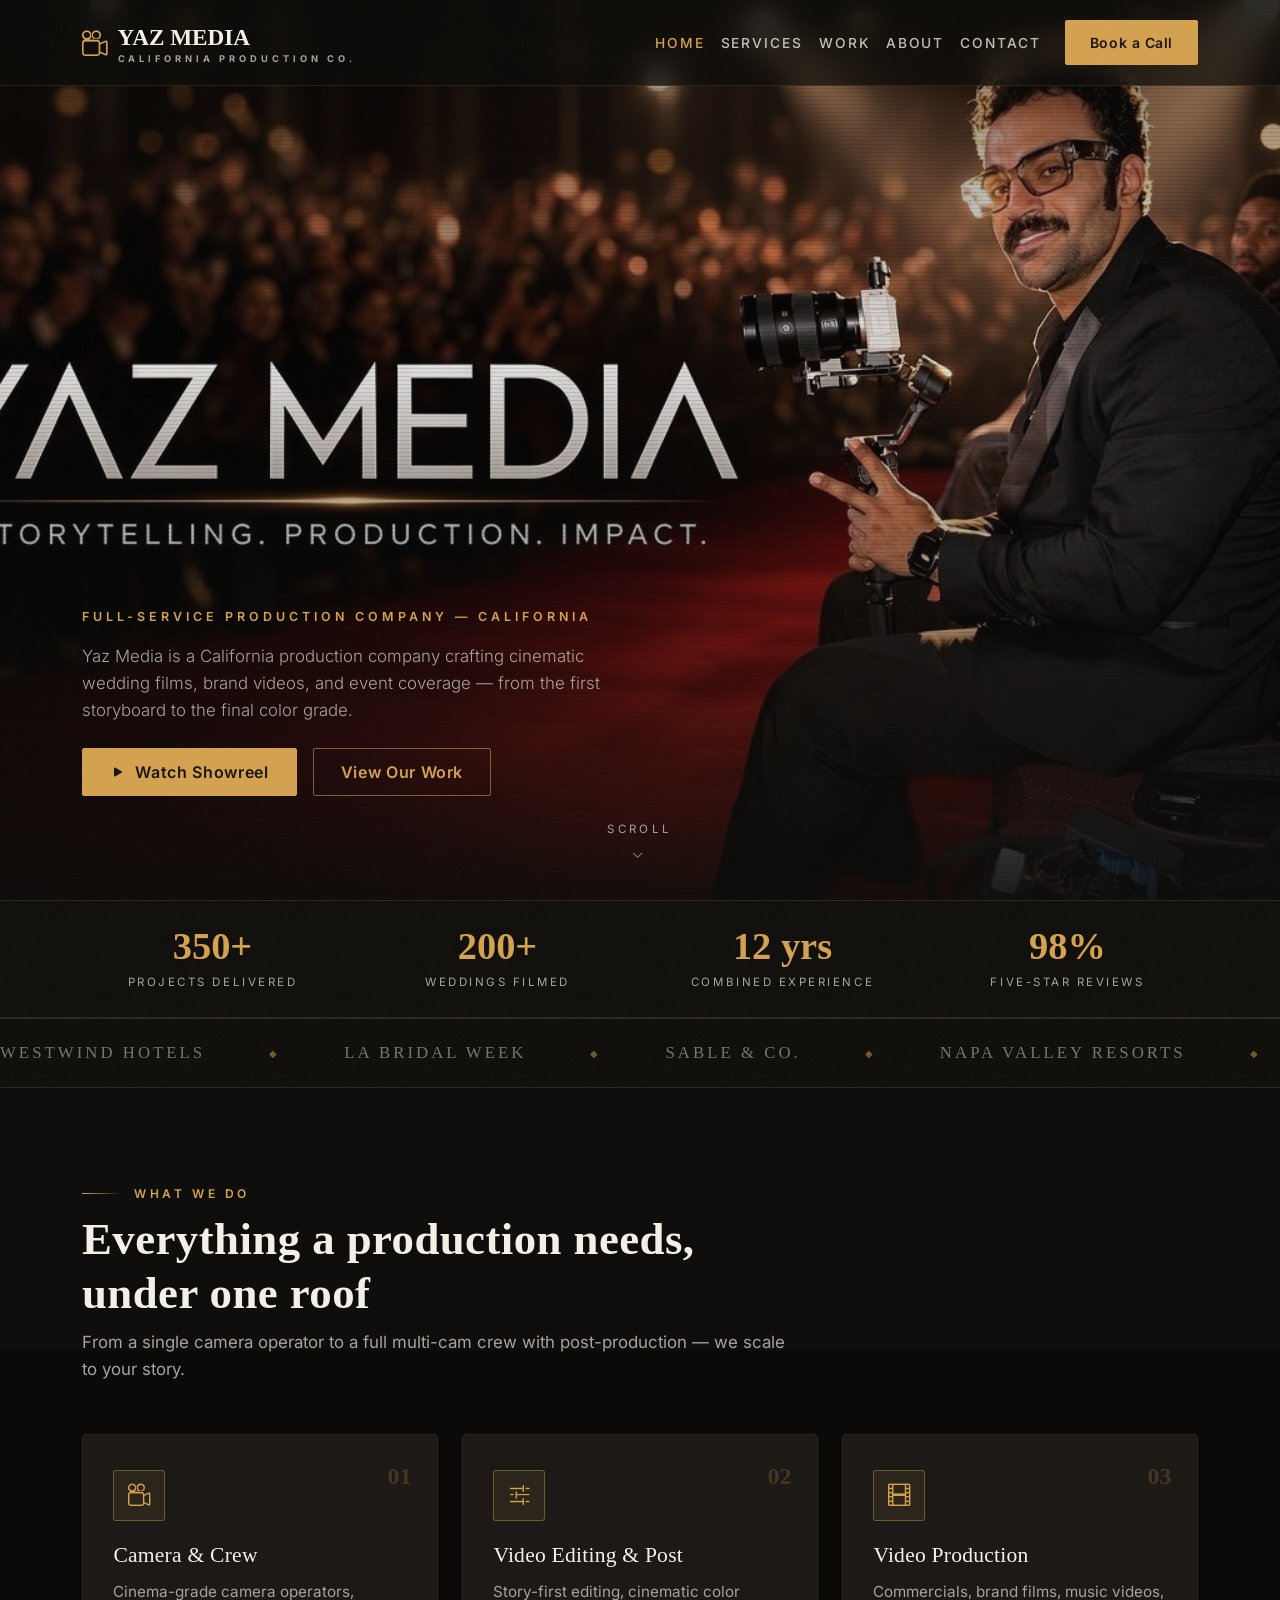
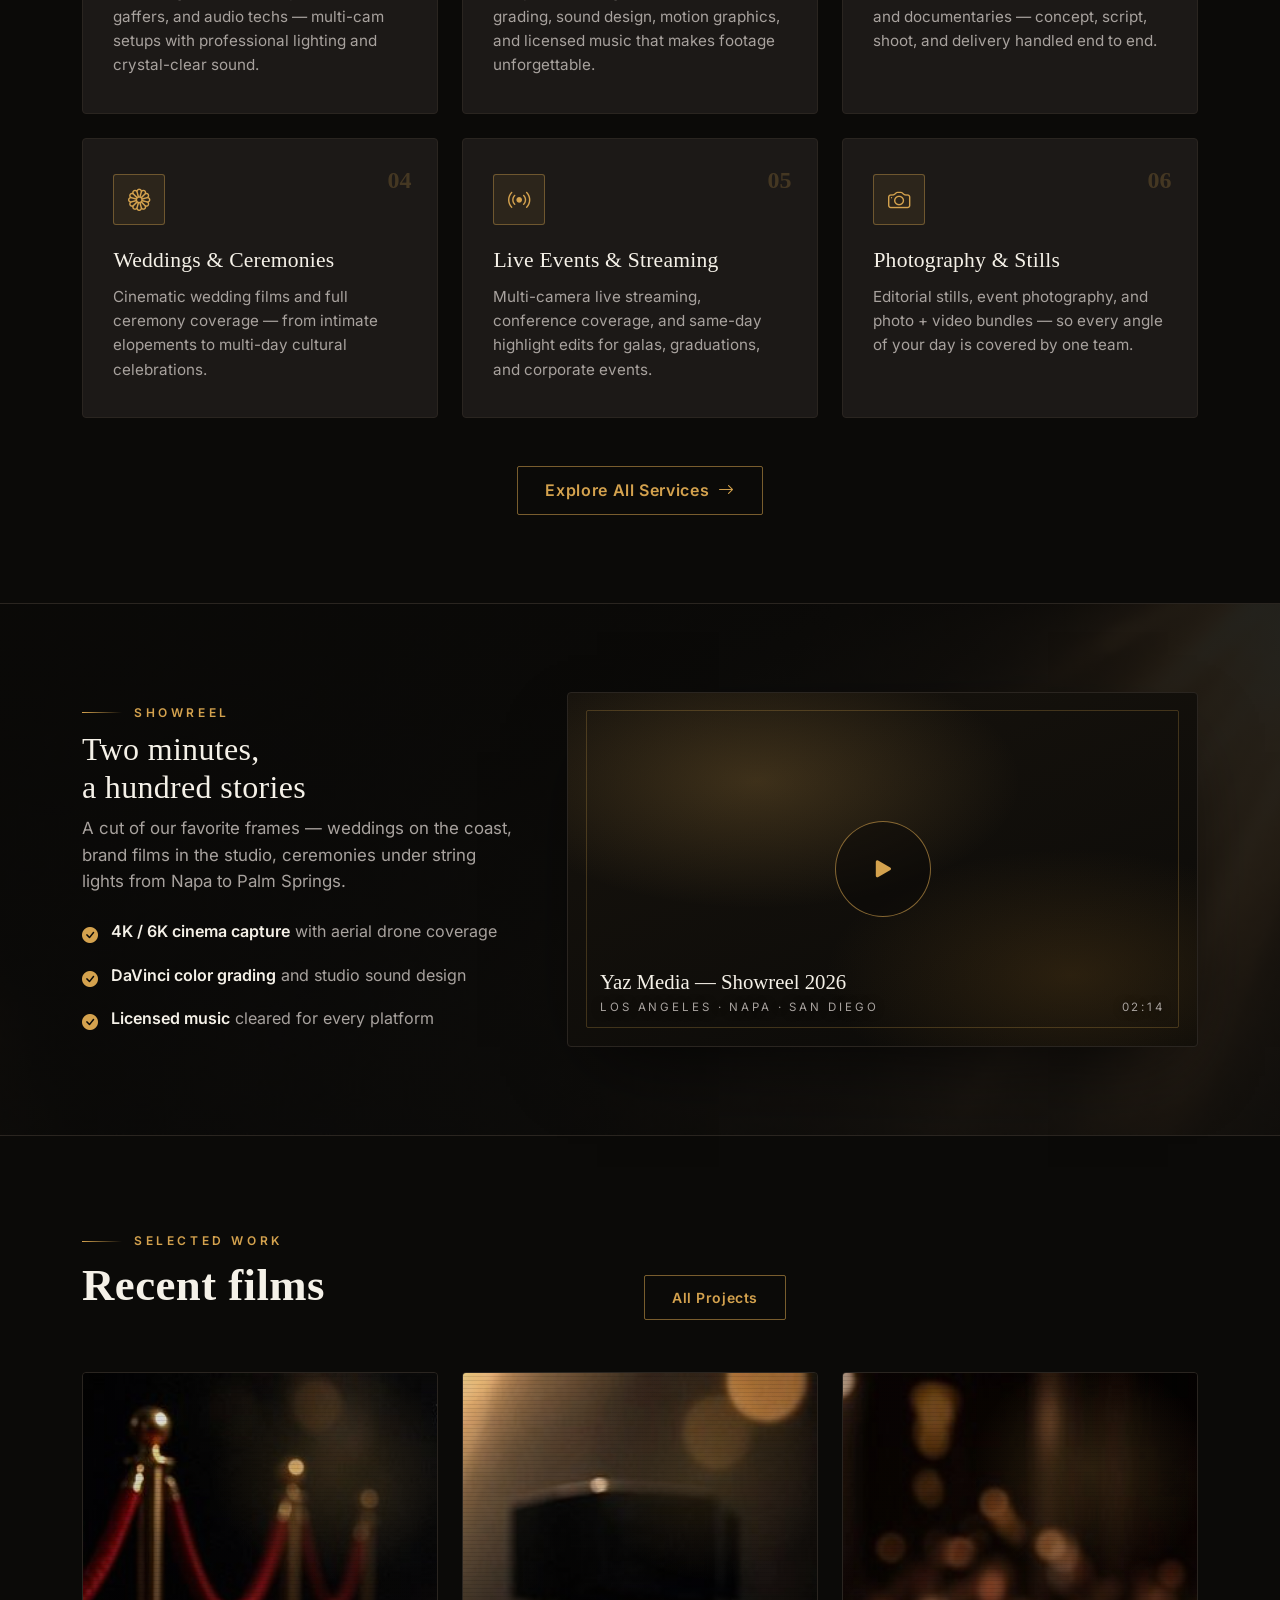
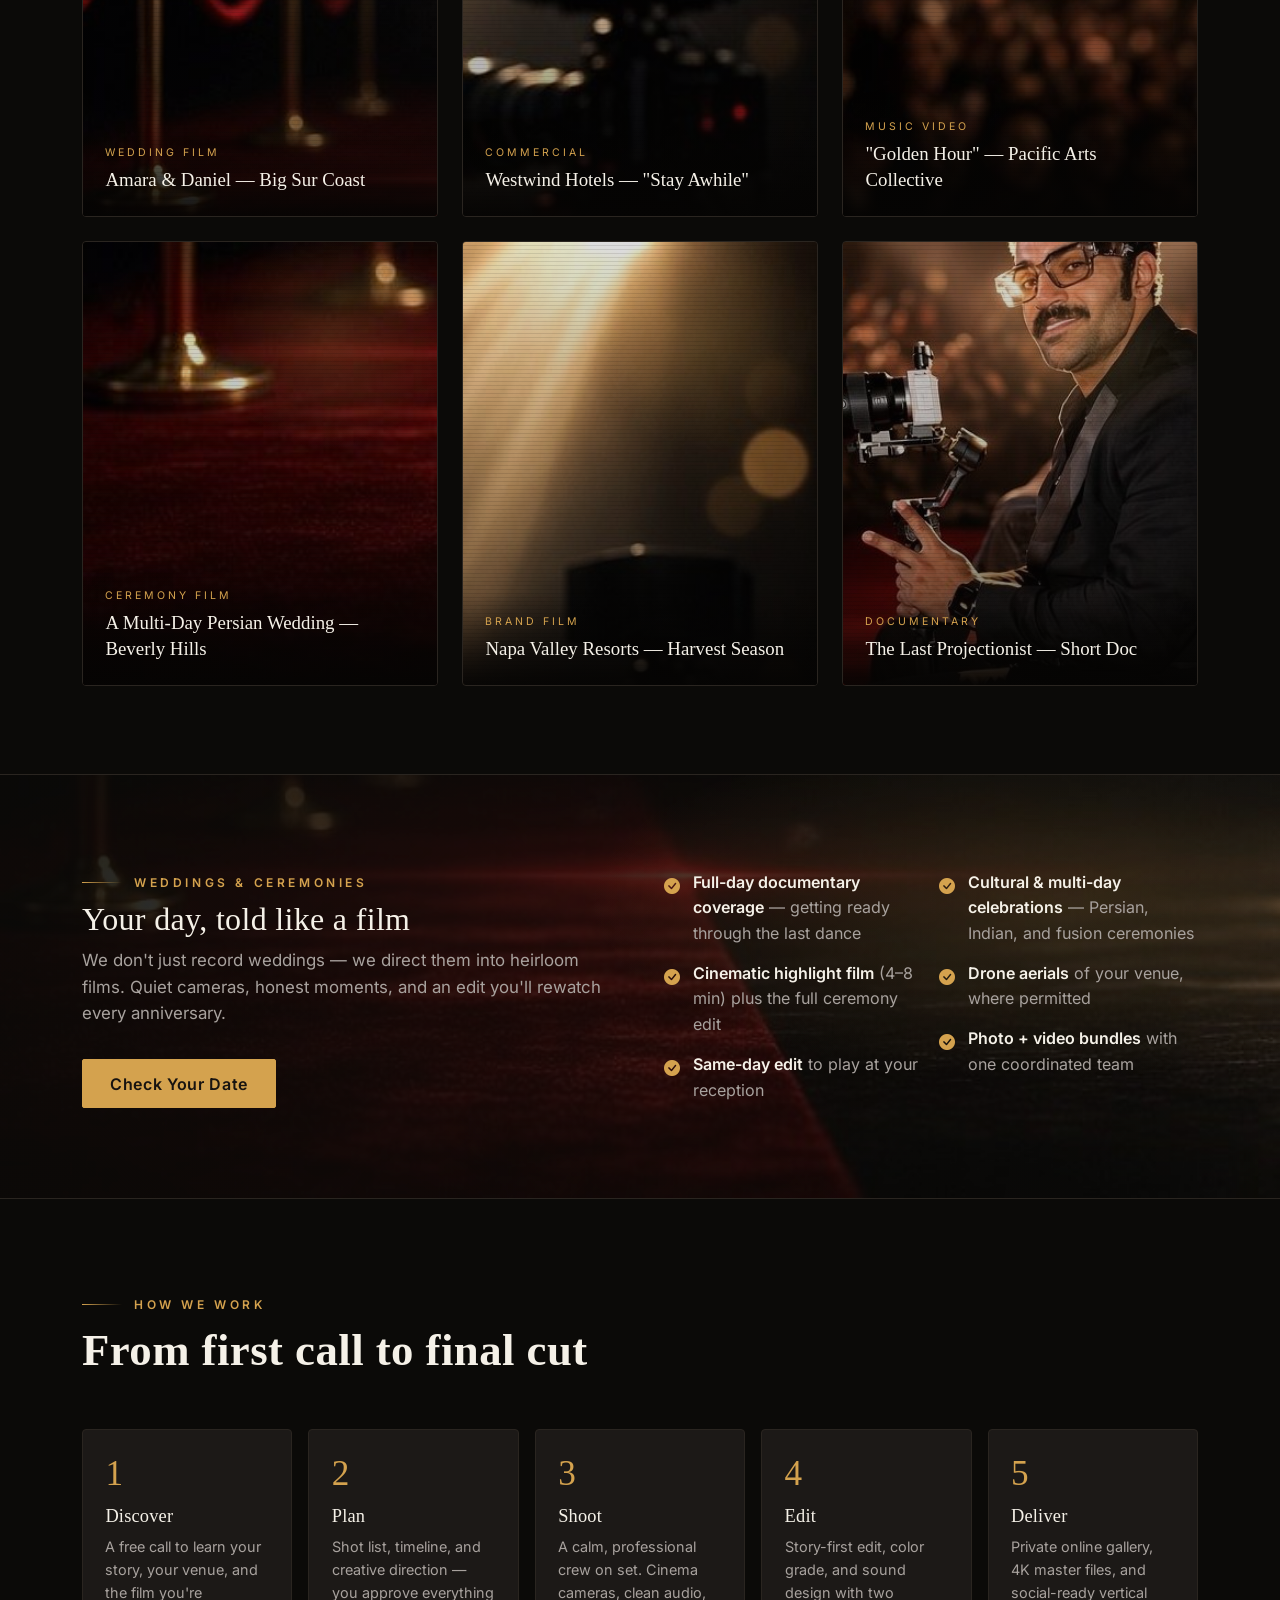
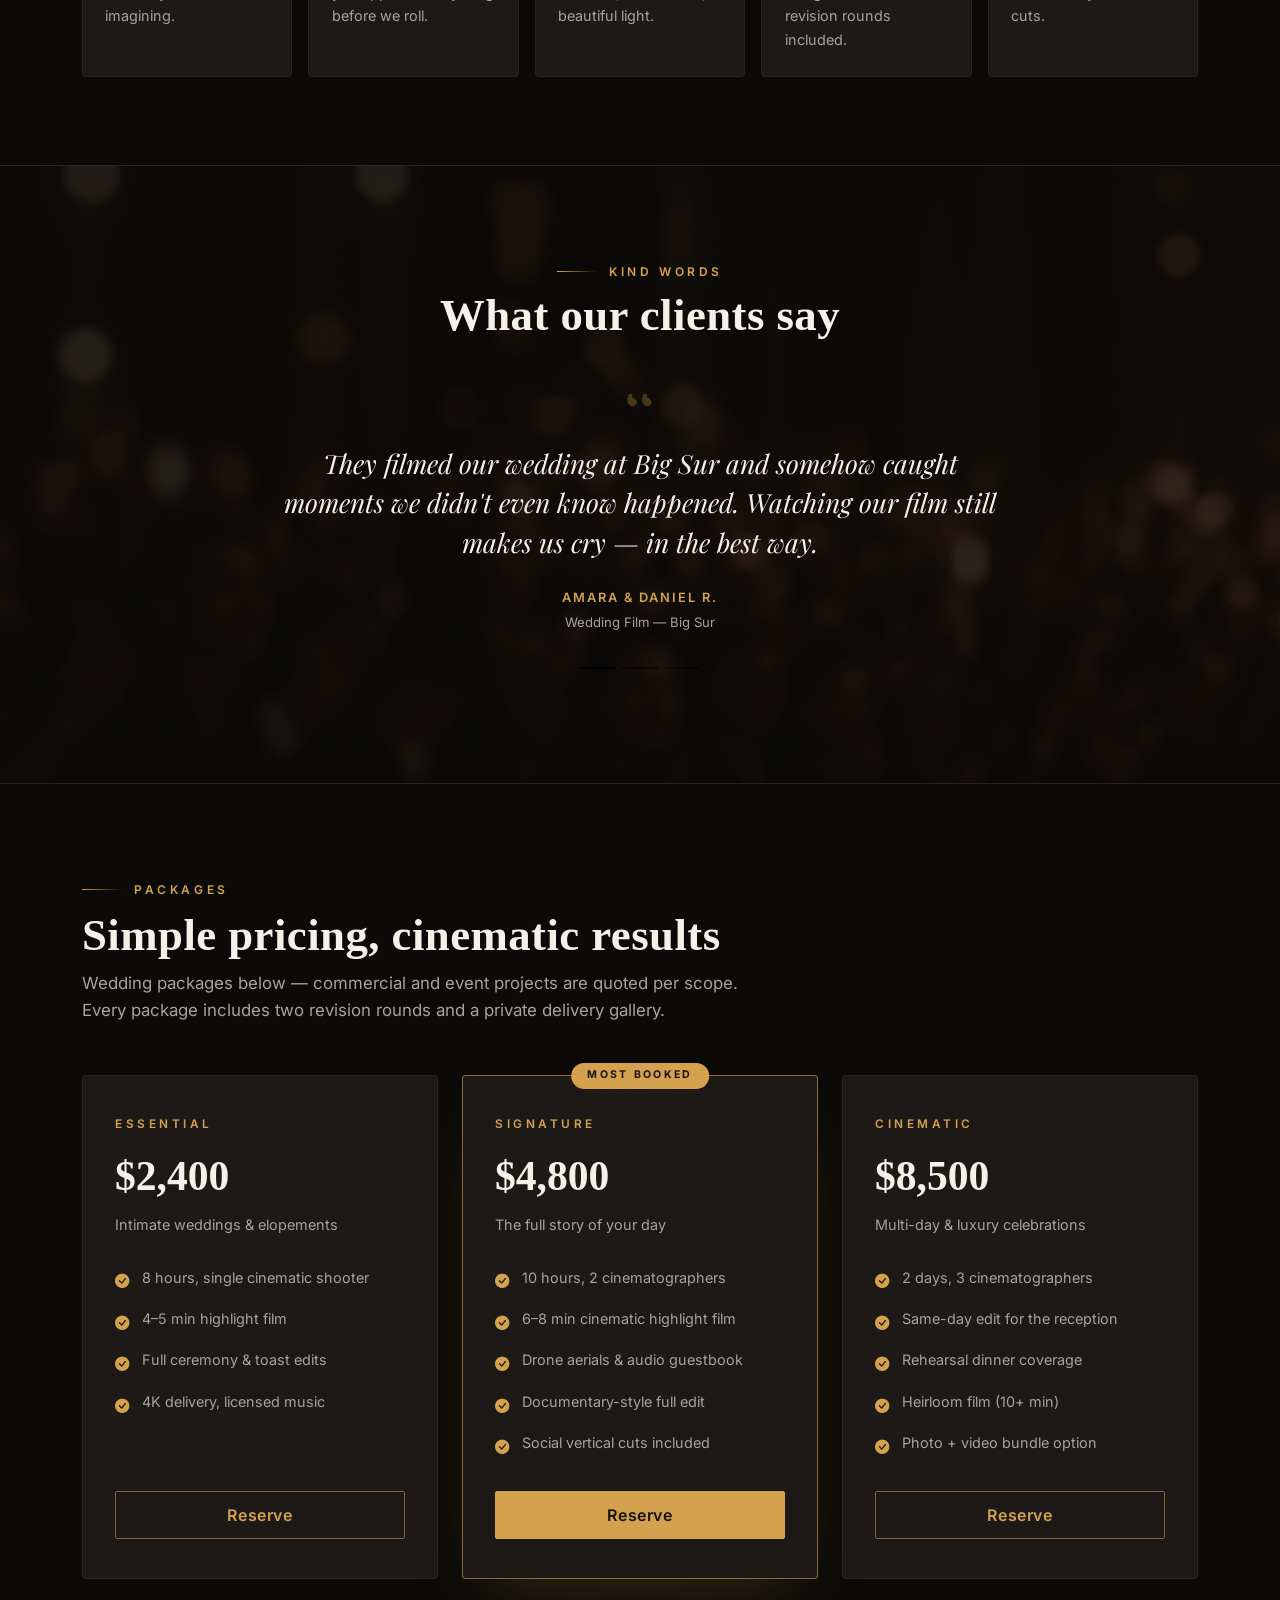
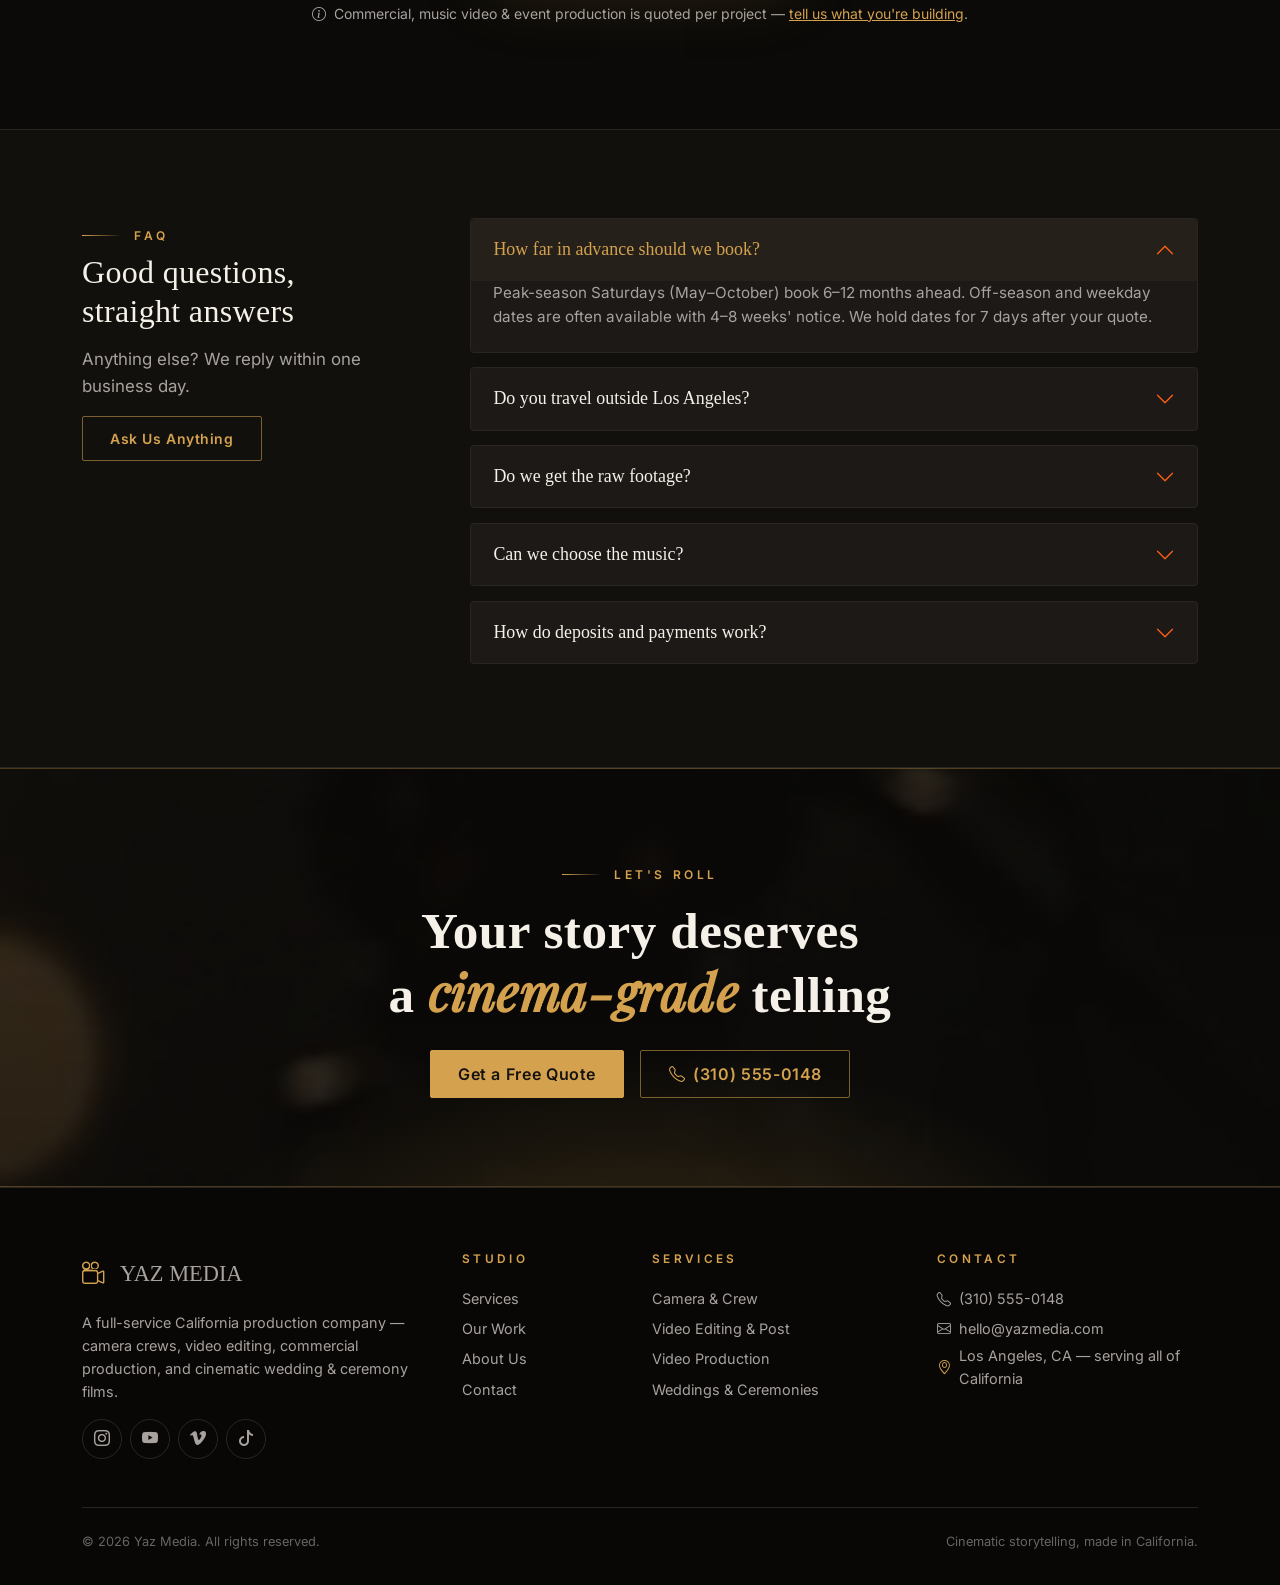
==== commit 87642d32: "photos: real brand imagery across the site — hero bg (main YAZ MEDIA poster), red-carpet/spotlight s" ====
--- a/index.html
+++ b/index.html
@@ -5,6 +5,9 @@
   <meta name="viewport" content="width=device-width, initial-scale=1">
   <title>Yaz Media — Cinematic Video Production &amp; Wedding Films in California</title>
   <meta name="description" content="Yaz Media is a full-service California production company: camera crews, video editing, commercial & brand video production, and cinematic wedding & ceremony films. Based in Los Angeles, serving all of California.">
+  <meta property="og:title" content="Yaz Media — Storytelling. Production. Impact.">
+  <meta property="og:image" content="assets/img/hero-main.jpg">
+  <meta property="og:type" content="website">
   <link rel="icon" type="image/svg+xml" href="assets/favicon.svg">
   <link rel="stylesheet" href="css/fonts.css">
   <link rel="stylesheet" href="vendor/bootstrap/bootstrap.min.css">
@@ -55,20 +58,18 @@
   <!-- ================= HERO ================= -->
   <header class="hero" id="top">
     <div class="container hero-inner">
-      <div class="row">
-        <div class="col-lg-9">
-          <p class="kicker reveal">Full-Service Production Company — California</p>
-          <h1 class="reveal reveal-d1">Life's biggest moments,<br><em>filmed forever.</em></h1>
-          <p class="lead lead-muted reveal reveal-d2">
-            Yaz Media is a California production company crafting cinematic wedding films,
-            brand videos, and event coverage — from the first storyboard to the final color grade.
-          </p>
-          <div class="d-flex flex-wrap gap-3 mt-4 reveal reveal-d3">
-            <button class="btn btn-gold" data-bs-toggle="modal" data-bs-target="#reelModal">
-              <i class="bi bi-play-fill me-1" aria-hidden="true"></i> Watch Showreel
-            </button>
-            <a class="btn btn-outline-gold" href="work.html">View Our Work</a>
-          </div>
+      <div class="hero-copy">
+        <p class="kicker reveal">Full-Service Production Company — California</p>
+        <h1 class="hero-title reveal reveal-d1">Life's biggest moments,<br><em>filmed forever.</em></h1>
+        <p class="lead lead-muted reveal reveal-d2">
+          Yaz Media is a California production company crafting cinematic wedding films,
+          brand videos, and event coverage — from the first storyboard to the final color grade.
+        </p>
+        <div class="d-flex flex-wrap gap-3 mt-4 reveal reveal-d3">
+          <button class="btn btn-gold" data-bs-toggle="modal" data-bs-target="#reelModal">
+            <i class="bi bi-play-fill me-1" aria-hidden="true"></i> Watch Showreel
+          </button>
+          <a class="btn btn-outline-gold" href="work.html">View Our Work</a>
         </div>
       </div>
     </div>
@@ -162,7 +163,7 @@
   </section>
 
   <!-- ================= SHOWREEL ================= -->
-  <section class="section section-alt">
+  <section class="section section-alt band-reel">
     <div class="container">
       <div class="row align-items-center g-5">
         <div class="col-lg-5 reveal">
@@ -206,39 +207,45 @@
       </div>
       <div class="row g-4">
         <div class="col-md-6 col-lg-4 work-grid-item reveal">
-          <a class="work-card" href="work.html" style="--g1:#3a2c17">
+<a class="work-card" href="work.html">
+            <img class="card-photo" src="assets/img/ropes.jpg" alt="" loading="lazy" style="object-position:center 30%;">
             <span class="dur">04:20</span><span class="play-hint"><i class="bi bi-play-fill" aria-hidden="true"></i></span>
             <div class="meta"><span class="cat">Wedding Film</span><span class="title">Amara &amp; Daniel — Big Sur Coast</span></div>
           </a>
         </div>
         <div class="col-md-6 col-lg-4 work-grid-item reveal reveal-d1">
-          <a class="work-card" href="work.html" style="--g1:#26202e">
+<a class="work-card" href="work.html">
+            <img class="card-photo" src="assets/img/tripod.jpg" alt="" loading="lazy" style="object-position:center top;">
             <span class="dur">01:30</span><span class="play-hint"><i class="bi bi-play-fill" aria-hidden="true"></i></span>
             <div class="meta"><span class="cat">Commercial</span><span class="title">Westwind Hotels — "Stay Awhile"</span></div>
           </a>
         </div>
         <div class="col-md-6 col-lg-4 work-grid-item reveal reveal-d2">
-          <a class="work-card" href="work.html" style="--g1:#17262b">
+<a class="work-card" href="work.html">
+            <img class="card-photo" src="assets/img/crowd.jpg" alt="" loading="lazy" style="object-position:center 20%;">
             <span class="dur">03:05</span><span class="play-hint"><i class="bi bi-play-fill" aria-hidden="true"></i></span>
             <div class="meta"><span class="cat">Music Video</span><span class="title">"Golden Hour" — Pacific Arts Collective</span></div>
           </a>
         </div>
         <div class="col-md-6 col-lg-4 work-grid-item reveal">
-          <a class="work-card" href="work.html" style="--g1:#2b1a1a">
+<a class="work-card" href="work.html">
+            <img class="card-photo" src="assets/img/carpet.jpg" alt="" loading="lazy" style="object-position:left center;">
             <span class="dur">06:48</span><span class="play-hint"><i class="bi bi-play-fill" aria-hidden="true"></i></span>
             <div class="meta"><span class="cat">Ceremony Film</span><span class="title">A Multi-Day Persian Wedding — Beverly Hills</span></div>
           </a>
         </div>
         <div class="col-md-6 col-lg-4 work-grid-item reveal reveal-d1">
-          <a class="work-card" href="work.html" style="--g1:#1d2b1a">
+<a class="work-card" href="work.html">
+            <img class="card-photo" src="assets/img/spotlight.jpg" alt="" loading="lazy" style="object-position:right center;">
             <span class="dur">02:45</span><span class="play-hint"><i class="bi bi-play-fill" aria-hidden="true"></i></span>
             <div class="meta"><span class="cat">Brand Film</span><span class="title">Napa Valley Resorts — Harvest Season</span></div>
           </a>
         </div>
         <div class="col-md-6 col-lg-4 work-grid-item reveal reveal-d2">
-          <a class="work-card" href="work.html" style="--g1:#2b2717">
+<a class="work-card" href="work.html">
+            <img class="card-photo" src="assets/img/camera-close.jpg" alt="" loading="lazy" style="object-position:center 30%;">
             <span class="dur">05:12</span><span class="play-hint"><i class="bi bi-play-fill" aria-hidden="true"></i></span>
-            <div class="meta"><span class="cat">Documentary</span><span class="title">The Lastprojectionist — Short Doc</span></div>
+            <div class="meta"><span class="cat">Documentary</span><span class="title">The Last Projectionist — Short Doc</span></div>
           </a>
         </div>
       </div>
@@ -302,7 +309,7 @@
   </section>
 
   <!-- ================= TESTIMONIALS ================= -->
-  <section class="section section-alt">
+  <section class="section section-alt band-crowd">
     <div class="container">
       <div class="section-head text-center mx-auto reveal">
         <span class="section-label">Kind Words</span>
--- a/css/theme.css
+++ b/css/theme.css
@@ -164,29 +164,46 @@
   position: relative;
   min-height: 100svh;
   display: flex;
-  align-items: center;
+  align-items: flex-end;
   overflow: hidden;
-  background:
-    radial-gradient(ellipse 60% 45% at 68% 18%, rgba(212, 162, 78, 0.16), transparent 60%),
-    radial-gradient(ellipse 50% 40% at 15% 80%, rgba(161, 98, 7, 0.12), transparent 60%),
-    radial-gradient(ellipse 45% 35% at 85% 75%, rgba(90, 74, 45, 0.14), transparent 60%),
-    var(--ym-bg);
+  /* main brand photo as the hero background — scrim keeps the copy readable
+     and the baked-in "YAZ MEDIA" headline acts as the visual title on desktop */
+  background:
+    linear-gradient(180deg, rgba(11, 10, 8, 0.5) 0%, rgba(11, 10, 8, 0.08) 38%, rgba(11, 10, 8, 0.42) 72%, rgba(11, 10, 8, 0.94) 100%),
+    url("../assets/img/hero-main.jpg") center center / cover no-repeat var(--ym-bg);
 }
 .hero::before {
   content: "";
   position: absolute;
   inset: 0;
-  background: repeating-linear-gradient(0deg, transparent 0 3px, rgba(0, 0, 0, 0.12) 3px 4px);
+  background: repeating-linear-gradient(0deg, transparent 0 3px, rgba(0, 0, 0, 0.1) 3px 4px);
   pointer-events: none;
 }
-.hero-inner { position: relative; z-index: 2; padding-block: 7rem 5rem; }
-.hero h1 {
-  font-size: clamp(2.9rem, 7.2vw, 5.6rem);
-  line-height: 1.04;
+.hero-inner { position: relative; z-index: 2; padding-block: 0 6.5rem; width: 100%; }
+.hero-copy { max-width: 36rem; }
+.hero-title {
+  font-size: clamp(2.6rem, 6.4vw, 4.6rem);
+  line-height: 1.05;
   font-weight: 600;
-  margin-bottom: 1.4rem;
-}
-.hero h1 em { color: var(--ym-gold); font-style: italic; }
+  margin-bottom: 1.1rem;
+}
+.hero-title em { color: var(--ym-gold); font-style: italic; }
+/* On desktop the photo already carries the "YAZ MEDIA" headline — keep the HTML
+   h1 for SEO/screen readers but out of sight; below 992px the photo crop hides
+   the baked text, so the HTML headline becomes visible. */
+@media (min-width: 992px) {
+  .hero-title {
+    position: absolute !important;
+    width: 1px !important;
+    height: 1px !important;
+    padding: 0 !important;
+    margin: -1px !important;
+    overflow: hidden !important;
+    clip: rect(0, 0, 0, 0) !important;
+    white-space: nowrap !important;
+    border: 0 !important;
+  }
+}
 .hero .lead { max-width: 34rem; }
 .hero-scroll {
   position: absolute;
@@ -225,10 +242,17 @@
   padding: 10rem 0 4.5rem;
   background:
     radial-gradient(ellipse 55% 60% at 75% 0%, rgba(212, 162, 78, 0.14), transparent 62%),
-    var(--ym-bg);
+    linear-gradient(rgba(11, 10, 8, 0.88), rgba(11, 10, 8, 0.82)),
+    url("../assets/img/spotlight.jpg") center 30% / cover no-repeat var(--ym-bg);
   border-bottom: 1px solid var(--ym-border);
 }
 .page-hero h1 { font-size: clamp(2.4rem, 5vw, 3.8rem); font-weight: 600; }
+.page-hero-photo {
+  background:
+    radial-gradient(ellipse 55% 60% at 75% 0%, rgba(212, 162, 78, 0.16), transparent 62%),
+    linear-gradient(rgba(11, 10, 8, 0.8), rgba(11, 10, 8, 0.72)),
+    url("../assets/img/carpet-full.jpg") center 62% / cover no-repeat var(--ym-bg);
+}
 
 /* ---- sections ------------------------------------------------------------ */
 .section { padding: 5.5rem 0; }
@@ -312,7 +336,13 @@
   gap: 1rem;
 }
 .reel-caption .t { font-family: "Playfair Display", serif; font-size: 1.3rem; }
-.reel-caption .s { font-size: 0.72rem; letter-spacing: 0.25em; text-transform: uppercase; color: var(--ym-muted); }
+.reel-caption .s {
+  font-size: 0.72rem;
+  letter-spacing: 0.25em;
+  text-transform: uppercase;
+  color: var(--ym-muted);
+  text-shadow: 0 1px 8px rgba(5, 4, 3, 0.85);
+}
 
 /* ---- service cards --------------------------------------------------------- */
 .svc-card {
@@ -365,19 +395,31 @@
   background: linear-gradient(155deg, var(--g1, #2b2317) 0%, #0b0a08 90%);
   transition: transform 0.25s ease, border-color 0.25s ease;
 }
+/* real photo per card lives in an <img class="card-photo"> (document-relative src,
+   avoiding the custom-property url() base-URL pitfall) */
+.work-card .card-photo {
+  position: absolute;
+  inset: 0;
+  width: 100%;
+  height: 100%;
+  object-fit: cover;
+  z-index: 0;
+}
 .work-card:hover, .work-card:focus-visible { transform: translateY(-4px); border-color: rgba(212, 162, 78, 0.55); }
 .work-card::before {
   content: "";
   position: absolute;
   inset: 0;
-  background:
-    radial-gradient(ellipse 55% 40% at 70% 22%, rgba(212, 162, 78, 0.3), transparent 62%),
-    radial-gradient(ellipse 40% 45% at 22% 75%, rgba(0, 0, 0, 0.55), transparent 70%);
+  z-index: 1;
+  background:
+    radial-gradient(ellipse 55% 40% at 70% 22%, rgba(212, 162, 78, 0.18), transparent 62%),
+    linear-gradient(160deg, rgba(12, 9, 6, 0.1) 0%, rgba(6, 5, 4, 0.3) 55%, rgba(6, 5, 4, 0.78) 100%);
 }
 .work-card::after {
   content: "";
   position: absolute;
   inset: 0;
+  z-index: 1;
   background: repeating-linear-gradient(0deg, transparent 0 3px, rgba(0, 0, 0, 0.1) 3px 4px);
 }
 .work-card .meta {
@@ -461,7 +503,18 @@
   border-block: 1px solid var(--ym-border);
   background:
     radial-gradient(ellipse 60% 70% at 82% 30%, rgba(212, 162, 78, 0.16), transparent 60%),
-    linear-gradient(140deg, #16110b 0%, var(--ym-bg) 70%);
+    linear-gradient(100deg, rgba(11, 10, 8, 0.9) 0%, rgba(11, 10, 8, 0.74) 55%, rgba(11, 10, 8, 0.45) 100%),
+    url("../assets/img/carpet.jpg") left bottom / cover no-repeat var(--ym-bg);
+}
+.band-reel {
+  background:
+    linear-gradient(rgba(11, 10, 8, 0.9), rgba(11, 10, 8, 0.86)),
+    url("../assets/img/spotlight.jpg") center 35% / cover no-repeat var(--ym-bg);
+}
+.band-crowd {
+  background:
+    linear-gradient(rgba(11, 10, 8, 0.88), rgba(11, 10, 8, 0.84)),
+    url("../assets/img/crowd.jpg") center 40% / cover no-repeat var(--ym-bg);
 }
 .check-list { list-style: none; padding: 0; margin: 0; }
 .check-list li { display: flex; gap: 0.8rem; align-items: flex-start; padding-block: 0.45rem; color: var(--ym-muted); }
@@ -547,6 +600,12 @@
   border: 1px solid rgba(212, 162, 78, 0.4);
   background: linear-gradient(150deg, rgba(212, 162, 78, 0.14), rgba(28, 25, 23, 0.6));
 }
+.team-avatar.photo {
+  background-size: cover;
+  background-position: center 15%;
+  color: transparent;
+  text-shadow: none;
+}
 .team-card h3 { font-size: 1.2rem; margin-bottom: 0.15rem; }
 .team-card .role { font-size: 0.72rem; letter-spacing: 0.24em; text-transform: uppercase; color: var(--ym-muted); }
 .team-card .bio { color: var(--ym-muted); font-size: 0.88rem; margin-top: 0.8rem; }
@@ -572,7 +631,8 @@
   border-block: 1px solid rgba(212, 162, 78, 0.3);
   background:
     radial-gradient(ellipse 55% 80% at 50% 120%, rgba(212, 162, 78, 0.2), transparent 65%),
-    var(--ym-bg-2);
+    linear-gradient(rgba(11, 10, 8, 0.82), rgba(11, 10, 8, 0.88)),
+    url("../assets/img/tripod.jpg") right center / cover no-repeat var(--ym-bg);
   text-align: center;
   padding: 5.5rem 0;
 }
@@ -629,6 +689,12 @@
 .modal-content { background: var(--ym-bg-2); border: 1px solid var(--ym-border); border-radius: 6px; }
 .modal-header .btn-close { filter: invert(1) grayscale(1); }
 .reel-video { width: 100%; aspect-ratio: 16 / 9; background: #000; border-radius: 4px; display: block; }
+/* photo-filled variant of the framed panel (about page) */
+.photo-panel {
+  background:
+    linear-gradient(180deg, rgba(8, 6, 4, 0.1) 40%, rgba(8, 6, 4, 0.72) 100%),
+    url("../assets/img/hero-man.jpg") center top / cover no-repeat var(--ym-card);
+}
 .reel-fallback {
   width: 100%;
   aspect-ratio: 16 / 9;
@@ -668,7 +734,14 @@
     margin-top: 0.9rem;
   }
   .ym-navbar .nav-link { padding-block: 0.6rem; }
-  .hero-inner { padding-block: 8rem 6rem; }
+  .hero-inner { padding-block: 0 6rem; }
+  /* narrow crop of the brand photo keeps the man + camera in frame; the baked
+     headline falls outside the crop, so the HTML headline takes over */
+  .hero {
+    background:
+      linear-gradient(180deg, rgba(11, 10, 8, 0.72) 0%, rgba(11, 10, 8, 0.28) 45%, rgba(11, 10, 8, 0.9) 88%, rgba(11, 10, 8, 0.97) 100%),
+      url("../assets/img/hero-main.jpg") 86% center / cover no-repeat var(--ym-bg);
+  }
   .section { padding: 4rem 0; }
   .hero-stats .stat + .stat { border-left: 0; border-top: 1px solid var(--ym-border); }
   .hero-stats .stat { text-align: left; }
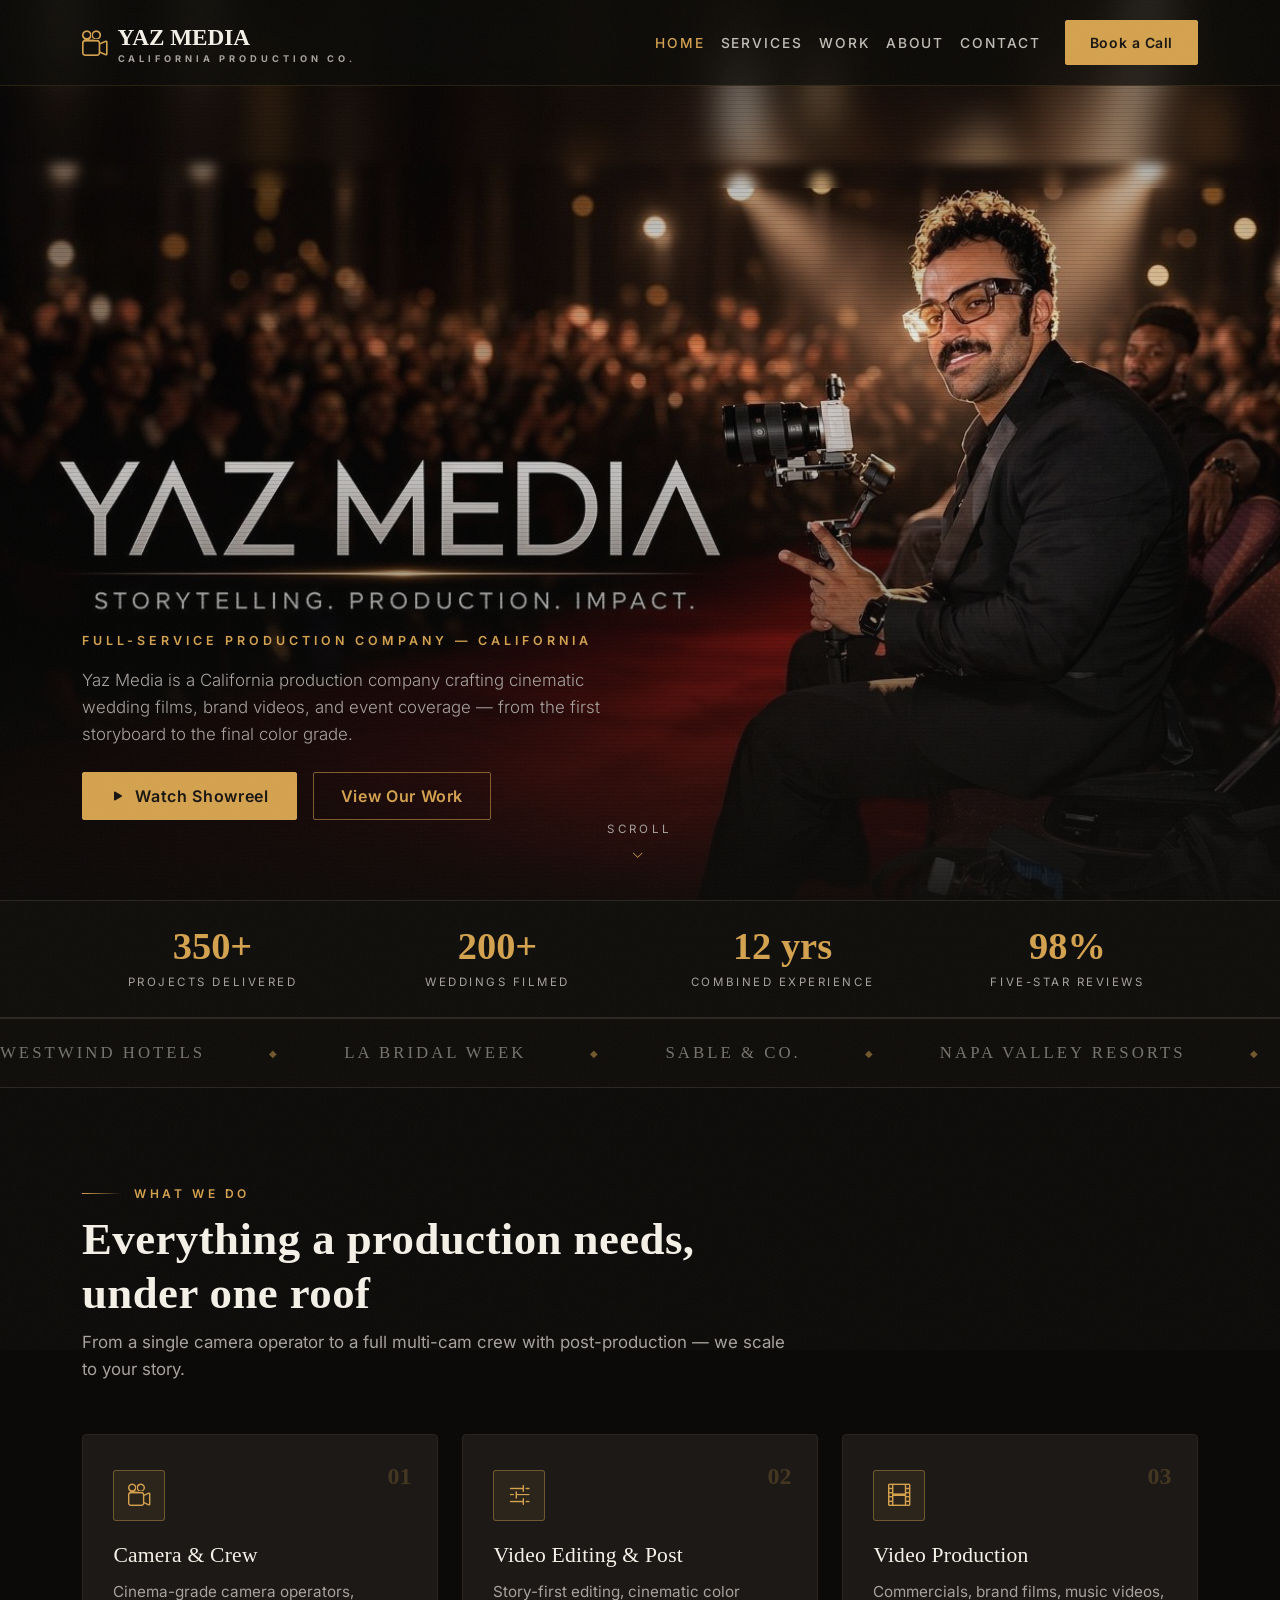
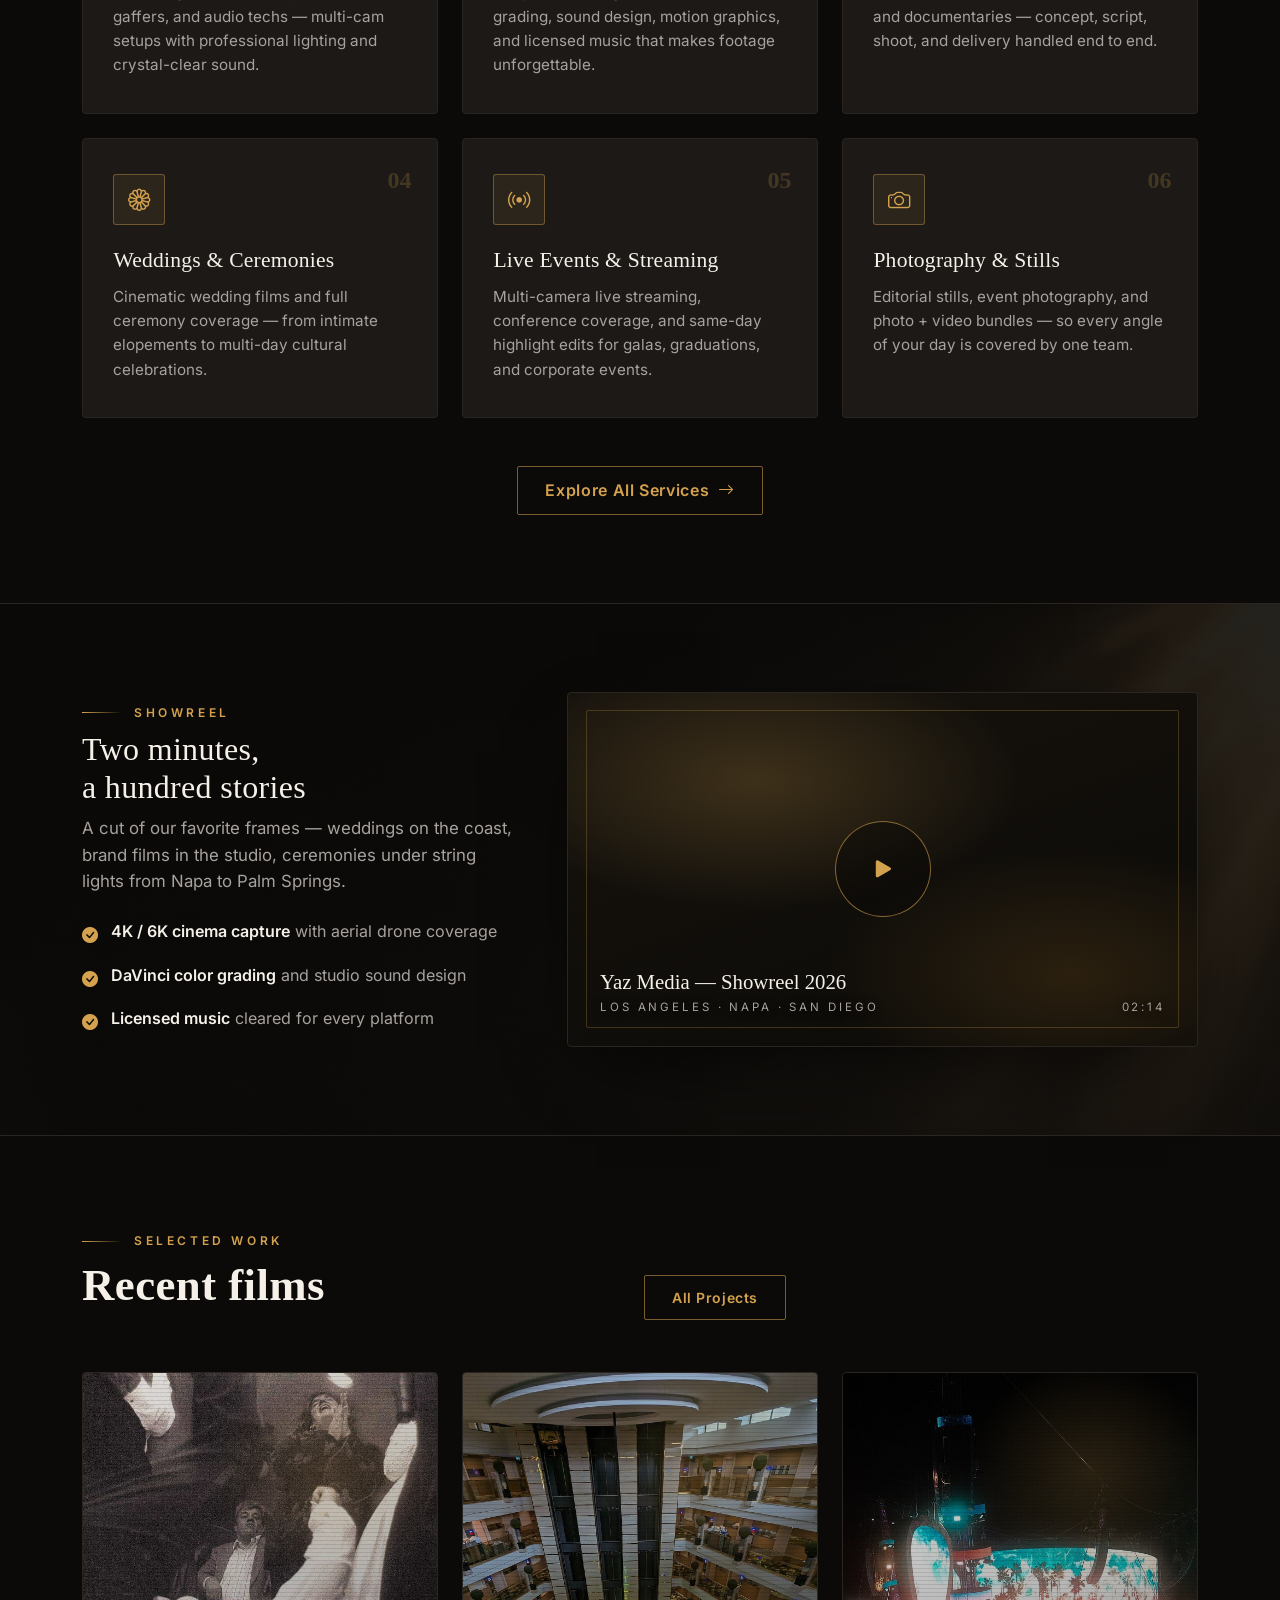
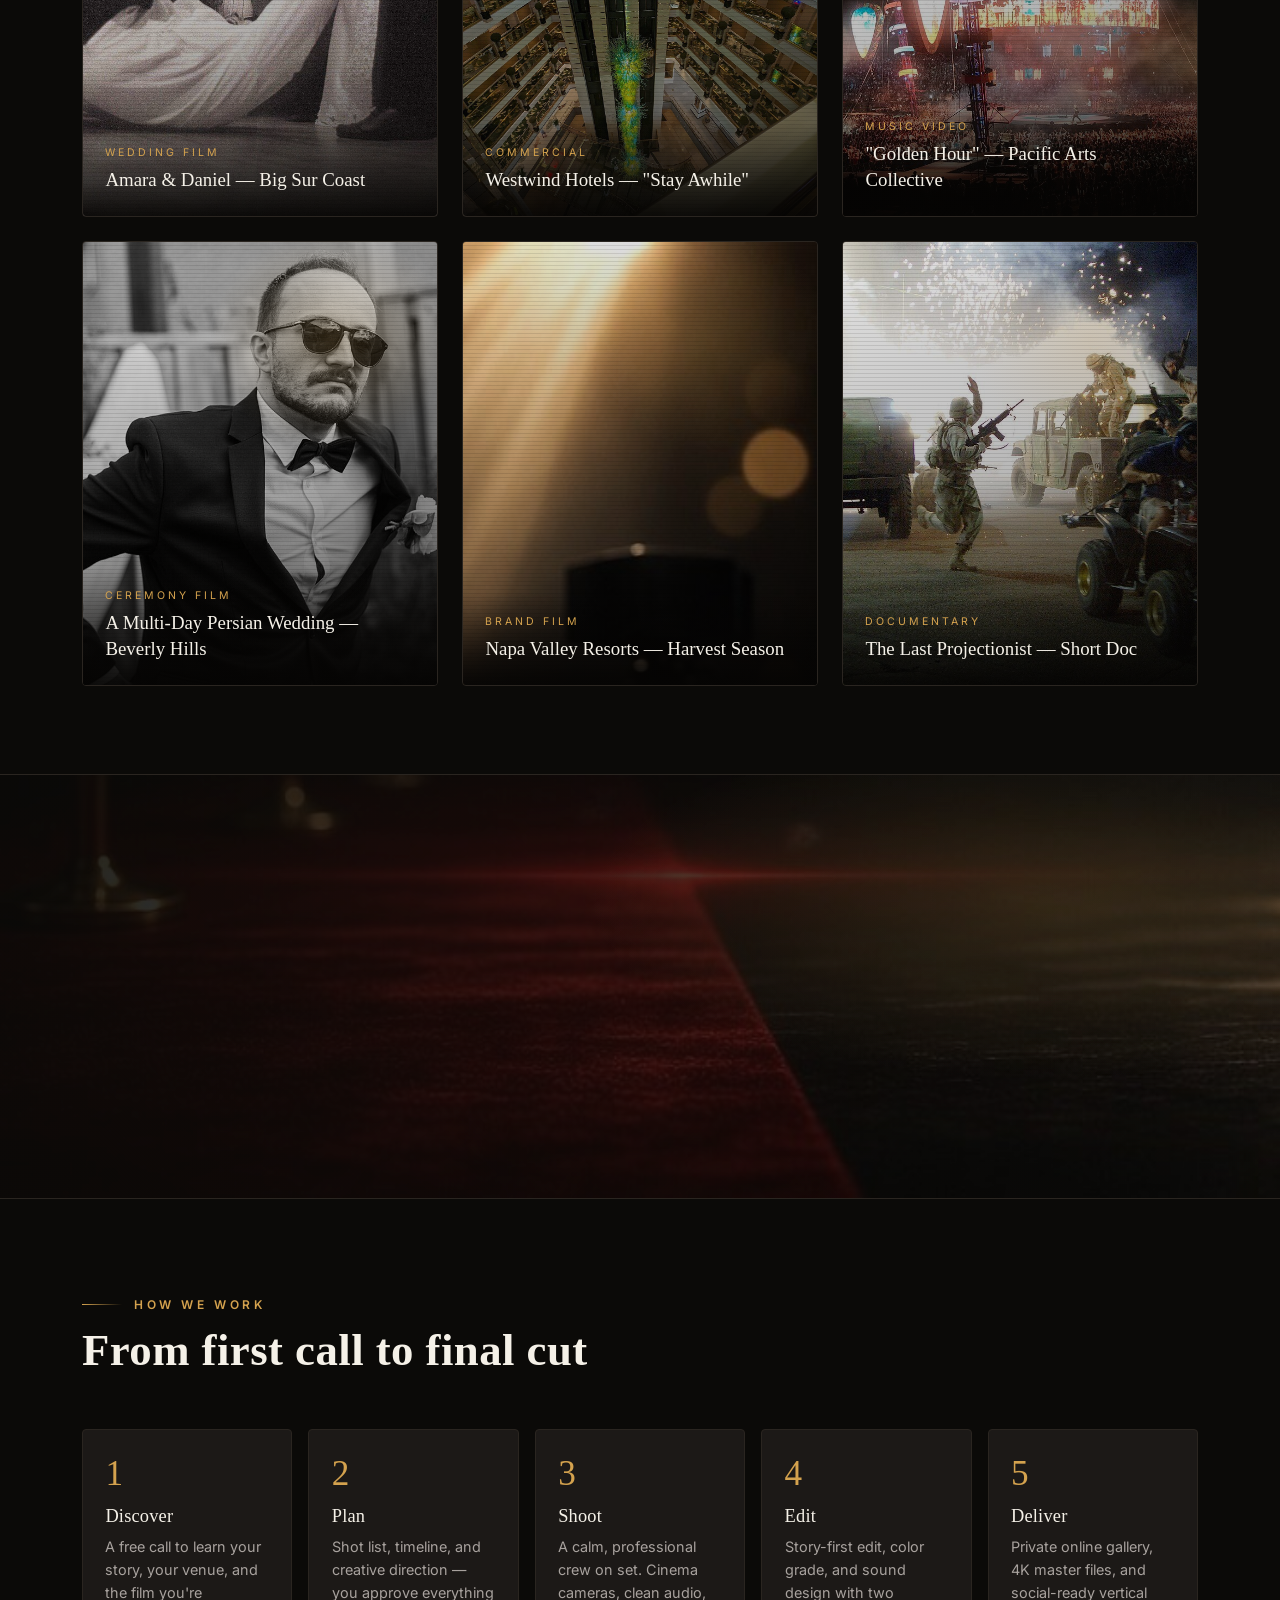
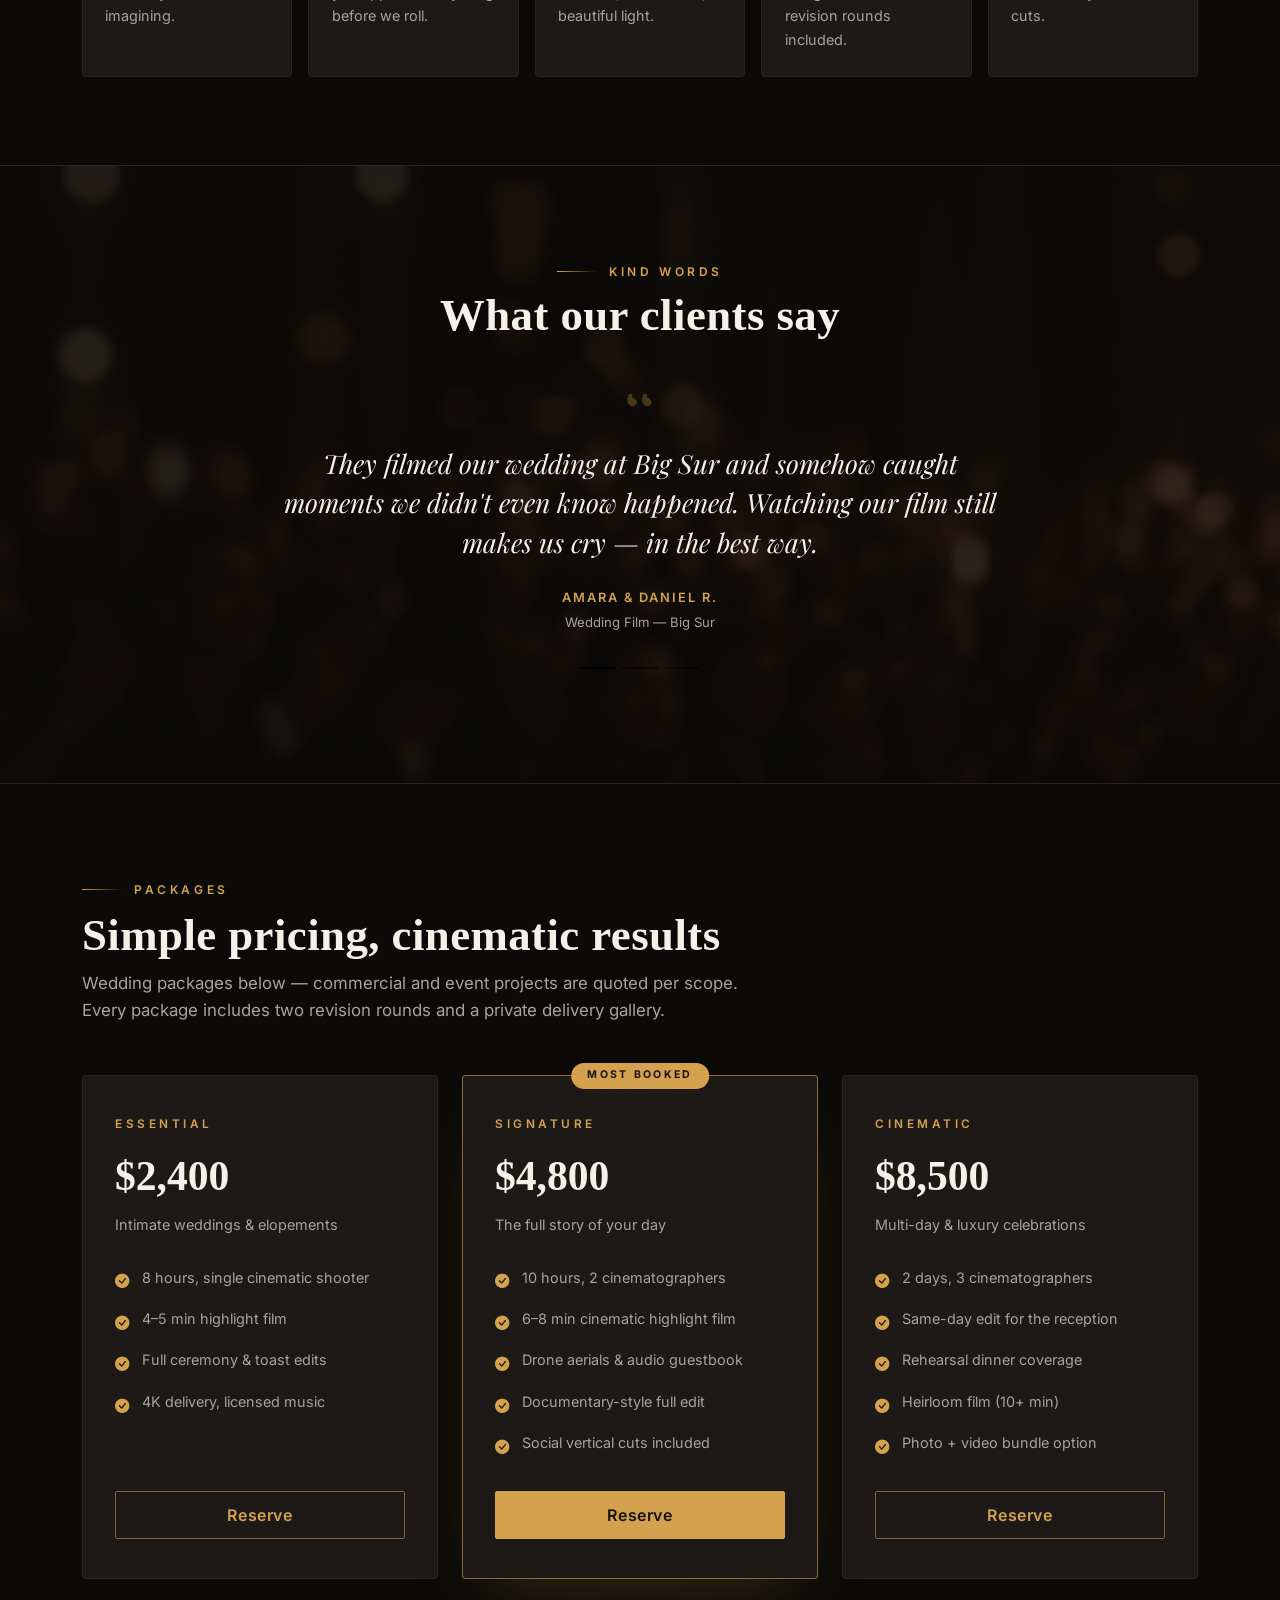
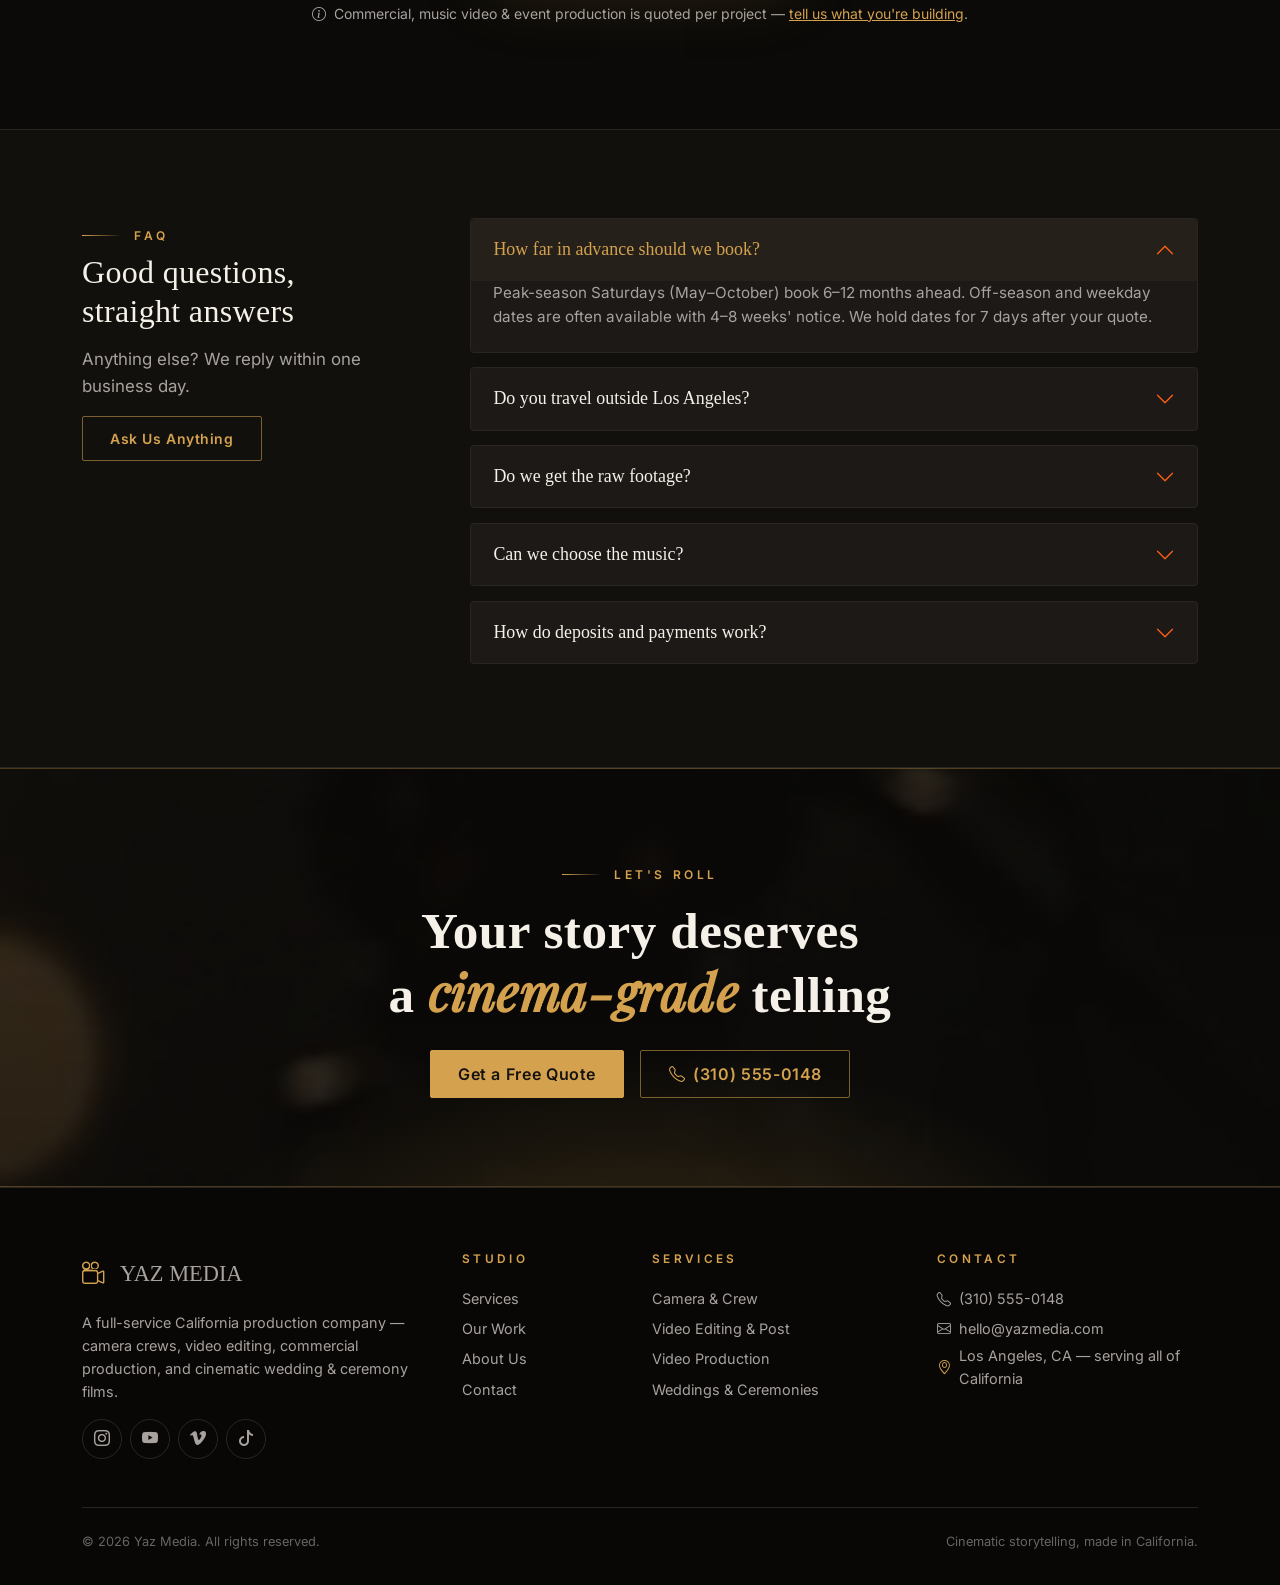
==== commit 10b74d93: "photos: hero headroom (blurred top extension so the subject clears the fixed header) + themed free-l" ====
--- a/index.html
+++ b/index.html
@@ -12,7 +12,7 @@
   <link rel="stylesheet" href="css/fonts.css">
   <link rel="stylesheet" href="vendor/bootstrap/bootstrap.min.css">
   <link rel="stylesheet" href="vendor/icons/bootstrap-icons.css">
-  <link rel="stylesheet" href="css/theme.css">
+  <link rel="stylesheet" href="css/theme.css?v=3">
   <script type="application/ld+json">
   {
     "@context": "https://schema.org",
@@ -208,28 +208,28 @@
       <div class="row g-4">
         <div class="col-md-6 col-lg-4 work-grid-item reveal">
 <a class="work-card" href="work.html">
-            <img class="card-photo" src="assets/img/ropes.jpg" alt="" loading="lazy" style="object-position:center 30%;">
+            <img class="card-photo" src="assets/img/stock/stock-wedding-dance-1.jpg" alt="" loading="lazy" style="object-position:center 40%">
             <span class="dur">04:20</span><span class="play-hint"><i class="bi bi-play-fill" aria-hidden="true"></i></span>
             <div class="meta"><span class="cat">Wedding Film</span><span class="title">Amara &amp; Daniel — Big Sur Coast</span></div>
           </a>
         </div>
         <div class="col-md-6 col-lg-4 work-grid-item reveal reveal-d1">
 <a class="work-card" href="work.html">
-            <img class="card-photo" src="assets/img/tripod.jpg" alt="" loading="lazy" style="object-position:center top;">
+            <img class="card-photo" src="assets/img/stock/stock-hotel.jpg" alt="" loading="lazy" style="object-position:center top;">
             <span class="dur">01:30</span><span class="play-hint"><i class="bi bi-play-fill" aria-hidden="true"></i></span>
             <div class="meta"><span class="cat">Commercial</span><span class="title">Westwind Hotels — "Stay Awhile"</span></div>
           </a>
         </div>
         <div class="col-md-6 col-lg-4 work-grid-item reveal reveal-d2">
 <a class="work-card" href="work.html">
-            <img class="card-photo" src="assets/img/crowd.jpg" alt="" loading="lazy" style="object-position:center 20%;">
+            <img class="card-photo" src="assets/img/stock/stock-crowd-concert.jpg" alt="" loading="lazy" style="object-position:center 55%">
             <span class="dur">03:05</span><span class="play-hint"><i class="bi bi-play-fill" aria-hidden="true"></i></span>
             <div class="meta"><span class="cat">Music Video</span><span class="title">"Golden Hour" — Pacific Arts Collective</span></div>
           </a>
         </div>
         <div class="col-md-6 col-lg-4 work-grid-item reveal">
 <a class="work-card" href="work.html">
-            <img class="card-photo" src="assets/img/carpet.jpg" alt="" loading="lazy" style="object-position:left center;">
+            <img class="card-photo" src="assets/img/stock/stock-persian-wedding.jpg" alt="" loading="lazy" style="object-position:center 22%">
             <span class="dur">06:48</span><span class="play-hint"><i class="bi bi-play-fill" aria-hidden="true"></i></span>
             <div class="meta"><span class="cat">Ceremony Film</span><span class="title">A Multi-Day Persian Wedding — Beverly Hills</span></div>
           </a>
@@ -243,7 +243,7 @@
         </div>
         <div class="col-md-6 col-lg-4 work-grid-item reveal reveal-d2">
 <a class="work-card" href="work.html">
-            <img class="card-photo" src="assets/img/camera-close.jpg" alt="" loading="lazy" style="object-position:center 30%;">
+            <img class="card-photo" src="assets/img/stock/stock-film-set-1.jpg" alt="" loading="lazy" style="object-position:center 35%">
             <span class="dur">05:12</span><span class="play-hint"><i class="bi bi-play-fill" aria-hidden="true"></i></span>
             <div class="meta"><span class="cat">Documentary</span><span class="title">The Last Projectionist — Short Doc</span></div>
           </a>
--- a/css/theme.css
+++ b/css/theme.css
@@ -179,7 +179,7 @@
   background: repeating-linear-gradient(0deg, transparent 0 3px, rgba(0, 0, 0, 0.1) 3px 4px);
   pointer-events: none;
 }
-.hero-inner { position: relative; z-index: 2; padding-block: 0 6.5rem; width: 100%; }
+.hero-inner { position: relative; z-index: 2; padding-block: 0 5rem; width: 100%; }
 .hero-copy { max-width: 36rem; }
 .hero-title {
   font-size: clamp(2.6rem, 6.4vw, 4.6rem);
@@ -485,6 +485,17 @@
 .work-filter .btn.active { background: var(--ym-gold); border-color: var(--ym-gold); color: #171310; font-weight: 600; }
 
 /* ---- process ----------------------------------------------------------------- */
+/* real photo above service detail blocks */
+.svc-photo {
+  width: 100%;
+  aspect-ratio: 16 / 9;
+  object-fit: cover;
+  border: 1px solid var(--ym-border);
+  border-radius: 4px;
+  margin-bottom: 1.2rem;
+  display: block;
+}
+
 .step { position: relative; padding: 1.6rem 1.4rem; border: 1px solid var(--ym-border); border-radius: 4px; background: var(--ym-card); height: 100%; }
 .step-num {
   font-family: "Playfair Display", serif;
